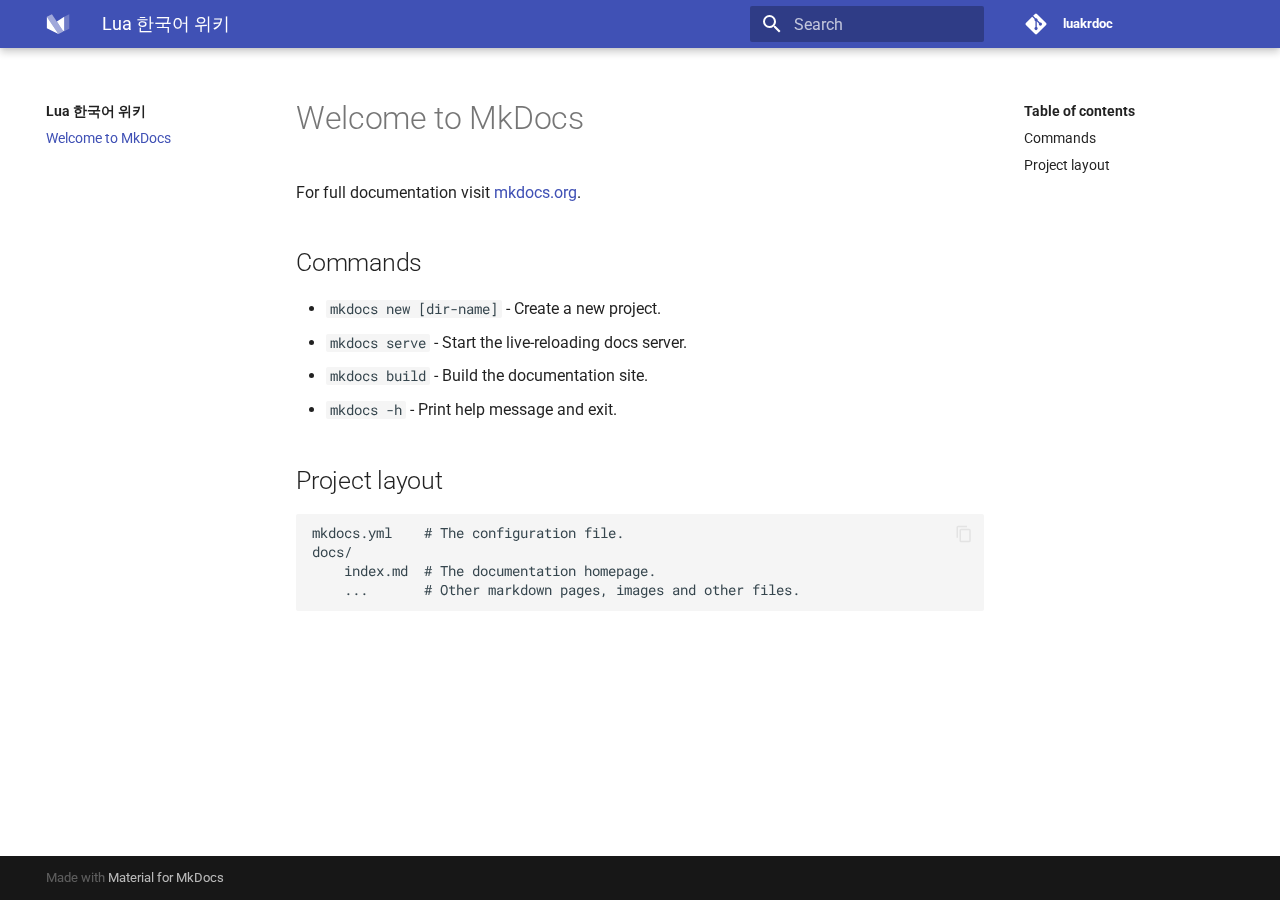
==== docs/index.html @ 431f7281 "test" ====
<!doctype html>
<html lang="en" class="no-js">
  <head>
    
      <meta charset="utf-8">
      <meta name="viewport" content="width=device-width,initial-scale=1">
      
        <meta name="description" content="lua 5.3 wiki for korean">
      
      
      
        <meta name="author" content="Qwreey and more">
      
      
        <link rel="canonical" href="https://qwreey75.github.io/luakrdoc/">
      
      <link rel="shortcut icon" href="assets/favicon.png">
      <meta name="generator" content="mkdocs-1.1.2, mkdocs-material-6.2.6">
    
    
      
        <title>Lua 한국어 위키</title>
      
    
    
      <link rel="stylesheet" href="assets/stylesheets/main.cb6bc1d0.min.css">
      
    
    
    
      
        
        <link rel="preconnect" href="https://fonts.gstatic.com" crossorigin>
        <link rel="stylesheet" href="https://fonts.googleapis.com/css?family=Roboto:300,400,400i,700%7CRoboto+Mono&display=fallback">
        <style>body,input{font-family:"Roboto",-apple-system,BlinkMacSystemFont,Helvetica,Arial,sans-serif}code,kbd,pre{font-family:"Roboto Mono",SFMono-Regular,Consolas,Menlo,monospace}</style>
      
    
    
    
    
      
    
    
  </head>
  
  
    <body dir="ltr">
  
    
    <input class="md-toggle" data-md-toggle="drawer" type="checkbox" id="__drawer" autocomplete="off">
    <input class="md-toggle" data-md-toggle="search" type="checkbox" id="__search" autocomplete="off">
    <label class="md-overlay" for="__drawer"></label>
    <div data-md-component="skip">
      
        
        <a href="#welcome-to-mkdocs" class="md-skip">
          Skip to content
        </a>
      
    </div>
    <div data-md-component="announce">
      
    </div>
    
      

<header class="md-header" data-md-component="header">
  <nav class="md-header-nav md-grid" aria-label="Header">
    <a href="https://qwreey75.github.io/luakrdoc/" title="Lua 한국어 위키" class="md-header-nav__button md-logo" aria-label="Lua 한국어 위키">
      
  
  <svg xmlns="http://www.w3.org/2000/svg" viewBox="0 0 89 89"><path d="M3.136 17.387v42.932l42.932 21.467L3.136 17.387z"/><path d="M21.91 8l42.933 64.398-18.775 9.388L3.136 17.387 21.91 8z" fill-opacity=".5"/><path d="M67.535 17.387L40.273 35.543l21.878 32.818 5.384 2.691V17.387z"/><path d="M67.535 17.387v53.666l18.774-9.388V8l-18.774 9.387z" fill-opacity=".25"/></svg>

    </a>
    <label class="md-header-nav__button md-icon" for="__drawer">
      <svg xmlns="http://www.w3.org/2000/svg" viewBox="0 0 24 24"><path d="M3 6h18v2H3V6m0 5h18v2H3v-2m0 5h18v2H3v-2z"/></svg>
    </label>
    <div class="md-header-nav__title" data-md-component="header-title">
      <div class="md-header-nav__ellipsis">
        <div class="md-header-nav__topic">
          <span class="md-ellipsis">
            Lua 한국어 위키
          </span>
        </div>
        <div class="md-header-nav__topic">
          <span class="md-ellipsis">
            
              Welcome to MkDocs
            
          </span>
        </div>
      </div>
    </div>
    
      <label class="md-header-nav__button md-icon" for="__search">
        <svg xmlns="http://www.w3.org/2000/svg" viewBox="0 0 24 24"><path d="M9.5 3A6.5 6.5 0 0116 9.5c0 1.61-.59 3.09-1.56 4.23l.27.27h.79l5 5-1.5 1.5-5-5v-.79l-.27-.27A6.516 6.516 0 019.5 16 6.5 6.5 0 013 9.5 6.5 6.5 0 019.5 3m0 2C7 5 5 7 5 9.5S7 14 9.5 14 14 12 14 9.5 12 5 9.5 5z"/></svg>
      </label>
      
<div class="md-search" data-md-component="search" role="dialog">
  <label class="md-search__overlay" for="__search"></label>
  <div class="md-search__inner" role="search">
    <form class="md-search__form" name="search">
      <input type="text" class="md-search__input" name="query" aria-label="Search" placeholder="Search" autocapitalize="off" autocorrect="off" autocomplete="off" spellcheck="false" data-md-component="search-query" data-md-state="active" required>
      <label class="md-search__icon md-icon" for="__search">
        <svg xmlns="http://www.w3.org/2000/svg" viewBox="0 0 24 24"><path d="M9.5 3A6.5 6.5 0 0116 9.5c0 1.61-.59 3.09-1.56 4.23l.27.27h.79l5 5-1.5 1.5-5-5v-.79l-.27-.27A6.516 6.516 0 019.5 16 6.5 6.5 0 013 9.5 6.5 6.5 0 019.5 3m0 2C7 5 5 7 5 9.5S7 14 9.5 14 14 12 14 9.5 12 5 9.5 5z"/></svg>
        <svg xmlns="http://www.w3.org/2000/svg" viewBox="0 0 24 24"><path d="M20 11v2H8l5.5 5.5-1.42 1.42L4.16 12l7.92-7.92L13.5 5.5 8 11h12z"/></svg>
      </label>
      <button type="reset" class="md-search__icon md-icon" aria-label="Clear" data-md-component="search-reset" tabindex="-1">
        <svg xmlns="http://www.w3.org/2000/svg" viewBox="0 0 24 24"><path d="M19 6.41L17.59 5 12 10.59 6.41 5 5 6.41 10.59 12 5 17.59 6.41 19 12 13.41 17.59 19 19 17.59 13.41 12 19 6.41z"/></svg>
      </button>
    </form>
    <div class="md-search__output">
      <div class="md-search__scrollwrap" data-md-scrollfix>
        <div class="md-search-result" data-md-component="search-result">
          <div class="md-search-result__meta">
            Initializing search
          </div>
          <ol class="md-search-result__list"></ol>
        </div>
      </div>
    </div>
  </div>
</div>
    
    
      <div class="md-header-nav__source">
        
<a href="https://github.com/qwreey75/luakrdoc" title="Go to repository" class="md-source">
  <div class="md-source__icon md-icon">
    
    <svg xmlns="http://www.w3.org/2000/svg" viewBox="0 0 448 512"><path d="M439.55 236.05L244 40.45a28.87 28.87 0 00-40.81 0l-40.66 40.63 51.52 51.52c27.06-9.14 52.68 16.77 43.39 43.68l49.66 49.66c34.23-11.8 61.18 31 35.47 56.69-26.49 26.49-70.21-2.87-56-37.34L240.22 199v121.85c25.3 12.54 22.26 41.85 9.08 55a34.34 34.34 0 01-48.55 0c-17.57-17.6-11.07-46.91 11.25-56v-123c-20.8-8.51-24.6-30.74-18.64-45L142.57 101 8.45 235.14a28.86 28.86 0 000 40.81l195.61 195.6a28.86 28.86 0 0040.8 0l194.69-194.69a28.86 28.86 0 000-40.81z"/></svg>
  </div>
  <div class="md-source__repository">
    luakrdoc
  </div>
</a>
      </div>
    
  </nav>
</header>
    
    <div class="md-container" data-md-component="container">
      
      
        
      
      <main class="md-main" data-md-component="main">
        <div class="md-main__inner md-grid">
          
            
              
              <div class="md-sidebar md-sidebar--primary" data-md-component="navigation" >
                <div class="md-sidebar__scrollwrap">
                  <div class="md-sidebar__inner">
                    




<nav class="md-nav md-nav--primary" aria-label="Navigation" data-md-level="0">
  <label class="md-nav__title" for="__drawer">
    <a href="https://qwreey75.github.io/luakrdoc/" title="Lua 한국어 위키" class="md-nav__button md-logo" aria-label="Lua 한국어 위키">
      
  
  <svg xmlns="http://www.w3.org/2000/svg" viewBox="0 0 89 89"><path d="M3.136 17.387v42.932l42.932 21.467L3.136 17.387z"/><path d="M21.91 8l42.933 64.398-18.775 9.388L3.136 17.387 21.91 8z" fill-opacity=".5"/><path d="M67.535 17.387L40.273 35.543l21.878 32.818 5.384 2.691V17.387z"/><path d="M67.535 17.387v53.666l18.774-9.388V8l-18.774 9.387z" fill-opacity=".25"/></svg>

    </a>
    Lua 한국어 위키
  </label>
  
    <div class="md-nav__source">
      
<a href="https://github.com/qwreey75/luakrdoc" title="Go to repository" class="md-source">
  <div class="md-source__icon md-icon">
    
    <svg xmlns="http://www.w3.org/2000/svg" viewBox="0 0 448 512"><path d="M439.55 236.05L244 40.45a28.87 28.87 0 00-40.81 0l-40.66 40.63 51.52 51.52c27.06-9.14 52.68 16.77 43.39 43.68l49.66 49.66c34.23-11.8 61.18 31 35.47 56.69-26.49 26.49-70.21-2.87-56-37.34L240.22 199v121.85c25.3 12.54 22.26 41.85 9.08 55a34.34 34.34 0 01-48.55 0c-17.57-17.6-11.07-46.91 11.25-56v-123c-20.8-8.51-24.6-30.74-18.64-45L142.57 101 8.45 235.14a28.86 28.86 0 000 40.81l195.61 195.6a28.86 28.86 0 0040.8 0l194.69-194.69a28.86 28.86 0 000-40.81z"/></svg>
  </div>
  <div class="md-source__repository">
    luakrdoc
  </div>
</a>
    </div>
  
  <ul class="md-nav__list" data-md-scrollfix>
    
      
      
      

  
  
    
  
  
    <li class="md-nav__item md-nav__item--active">
      
      <input class="md-nav__toggle md-toggle" data-md-toggle="toc" type="checkbox" id="__toc">
      
        
      
      
        <label class="md-nav__link md-nav__link--active" for="__toc">
          Welcome to MkDocs
          <span class="md-nav__icon md-icon"></span>
        </label>
      
      <a href="." class="md-nav__link md-nav__link--active">
        Welcome to MkDocs
      </a>
      
        
<nav class="md-nav md-nav--secondary" aria-label="Table of contents">
  
  
    
  
  
    <label class="md-nav__title" for="__toc">
      <span class="md-nav__icon md-icon"></span>
      Table of contents
    </label>
    <ul class="md-nav__list" data-md-scrollfix>
      
        <li class="md-nav__item">
  <a href="#commands" class="md-nav__link">
    Commands
  </a>
  
</li>
      
        <li class="md-nav__item">
  <a href="#project-layout" class="md-nav__link">
    Project layout
  </a>
  
</li>
      
    </ul>
  
</nav>
      
    </li>
  

    
  </ul>
</nav>
                  </div>
                </div>
              </div>
            
            
              
              <div class="md-sidebar md-sidebar--secondary" data-md-component="toc" >
                <div class="md-sidebar__scrollwrap">
                  <div class="md-sidebar__inner">
                    
<nav class="md-nav md-nav--secondary" aria-label="Table of contents">
  
  
    
  
  
    <label class="md-nav__title" for="__toc">
      <span class="md-nav__icon md-icon"></span>
      Table of contents
    </label>
    <ul class="md-nav__list" data-md-scrollfix>
      
        <li class="md-nav__item">
  <a href="#commands" class="md-nav__link">
    Commands
  </a>
  
</li>
      
        <li class="md-nav__item">
  <a href="#project-layout" class="md-nav__link">
    Project layout
  </a>
  
</li>
      
    </ul>
  
</nav>
                  </div>
                </div>
              </div>
            
          
          <div class="md-content">
            <article class="md-content__inner md-typeset">
              
                
                
                <h1 id="welcome-to-mkdocs">Welcome to MkDocs<a class="headerlink" href="#welcome-to-mkdocs" title="Permanent link">&para;</a></h1>
<p>For full documentation visit <a href="https://www.mkdocs.org">mkdocs.org</a>.</p>
<h2 id="commands">Commands<a class="headerlink" href="#commands" title="Permanent link">&para;</a></h2>
<ul>
<li><code>mkdocs new [dir-name]</code> - Create a new project.</li>
<li><code>mkdocs serve</code> - Start the live-reloading docs server.</li>
<li><code>mkdocs build</code> - Build the documentation site.</li>
<li><code>mkdocs -h</code> - Print help message and exit.</li>
</ul>
<h2 id="project-layout">Project layout<a class="headerlink" href="#project-layout" title="Permanent link">&para;</a></h2>
<div class="codehilite"><pre><span></span><code>mkdocs.yml    # The configuration file.
docs/
    index.md  # The documentation homepage.
    ...       # Other markdown pages, images and other files.
</code></pre></div>
                
              
              
                


              
            </article>
          </div>
        </div>
      </main>
      
        
<footer class="md-footer">
  
  <div class="md-footer-meta md-typeset">
    <div class="md-footer-meta__inner md-grid">
      <div class="md-footer-copyright">
        
        Made with
        <a href="https://squidfunk.github.io/mkdocs-material/" target="_blank" rel="noopener">
          Material for MkDocs
        </a>
      </div>
      
    </div>
  </div>
</footer>
      
    </div>
    
      <script src="assets/javascripts/vendor.53cc9318.min.js"></script>
      <script src="assets/javascripts/bundle.e9c9f54f.min.js"></script><script id="__lang" type="application/json">{"clipboard.copy": "Copy to clipboard", "clipboard.copied": "Copied to clipboard", "search.config.lang": "en", "search.config.pipeline": "trimmer, stopWordFilter", "search.config.separator": "[\\s\\-]+", "search.placeholder": "Search", "search.result.placeholder": "Type to start searching", "search.result.none": "No matching documents", "search.result.one": "1 matching document", "search.result.other": "# matching documents", "search.result.more.one": "1 more on this page", "search.result.more.other": "# more on this page", "search.result.term.missing": "Missing"}</script>
      
      <script>
        app = initialize({
          base: ".",
          features: [],
          search: Object.assign({
            worker: "assets/javascripts/worker/search.9c0e82ba.min.js"
          }, typeof search !== "undefined" && search)
        })
      </script>
      
    
  </body>
</html>
---- docs/assets/stylesheets/main.cb6bc1d0.min.css ----
html{box-sizing:border-box;-webkit-text-size-adjust:none;-moz-text-size-adjust:none;-ms-text-size-adjust:none;text-size-adjust:none}*,*::before,*::after{box-sizing:inherit}body{margin:0}a,button,label,input{-webkit-tap-highlight-color:transparent}a{color:inherit;text-decoration:none}hr{display:block;box-sizing:content-box;height:.05rem;padding:0;overflow:visible;border:0}small{font-size:80%}sub,sup{line-height:1em}img{border-style:none}table{border-collapse:separate;border-spacing:0}td,th{font-weight:400;vertical-align:top}button{margin:0;padding:0;font-size:inherit;background:transparent;border:0}input{border:0;outline:none}:root{--md-default-fg-color: hsla(0, 0%, 0%, 0.87);--md-default-fg-color--light: hsla(0, 0%, 0%, 0.54);--md-default-fg-color--lighter: hsla(0, 0%, 0%, 0.32);--md-default-fg-color--lightest: hsla(0, 0%, 0%, 0.07);--md-default-bg-color: hsla(0, 0%, 100%, 1);--md-default-bg-color--light: hsla(0, 0%, 100%, 0.7);--md-default-bg-color--lighter: hsla(0, 0%, 100%, 0.3);--md-default-bg-color--lightest: hsla(0, 0%, 100%, 0.12);--md-primary-fg-color: hsla(231, 48%, 48%, 1);--md-primary-fg-color--light: hsla(231, 44%, 56%, 1);--md-primary-fg-color--dark: hsla(232, 54%, 41%, 1);--md-primary-bg-color: hsla(0, 0%, 100%, 1);--md-primary-bg-color--light: hsla(0, 0%, 100%, 0.7);--md-accent-fg-color: hsla(231, 99%, 66%, 1);--md-accent-fg-color--transparent: hsla(231, 99%, 66%, 0.1);--md-accent-bg-color: hsla(0, 0%, 100%, 1);--md-accent-bg-color--light: hsla(0, 0%, 100%, 0.7)}:root>*{--md-code-fg-color: hsla(200, 18%, 26%, 1);--md-code-bg-color: hsla(0, 0%, 96%, 1);--md-code-hl-color: hsla(60, 100%, 50%, 0.5);--md-code-hl-number-color: hsla(0, 67%, 50%, 1);--md-code-hl-special-color: hsla(340, 83%, 47%, 1);--md-code-hl-function-color: hsla(291, 45%, 50%, 1);--md-code-hl-constant-color: hsla(250, 63%, 60%, 1);--md-code-hl-keyword-color: hsla(219, 54%, 51%, 1);--md-code-hl-string-color: hsla(150, 63%, 30%, 1);--md-code-hl-name-color: var(--md-code-fg-color);--md-code-hl-operator-color: var(--md-default-fg-color--light);--md-code-hl-punctuation-color: var(--md-default-fg-color--light);--md-code-hl-comment-color: var(--md-default-fg-color--light);--md-code-hl-generic-color: var(--md-default-fg-color--light);--md-code-hl-variable-color: var(--md-default-fg-color--light);--md-typeset-color: var(--md-default-fg-color);--md-typeset-a-color: var(--md-primary-fg-color);--md-typeset-mark-color: hsla(60, 100%, 50%, 0.5);--md-typeset-del-color: hsla(6, 90%, 60%, 0.15);--md-typeset-ins-color: hsla(150, 90%, 44%, 0.15);--md-typeset-kbd-color: hsla(0, 0%, 98%, 1);--md-typeset-kbd-accent-color: hsla(0, 100%, 100%, 1);--md-typeset-kbd-border-color: hsla(0, 0%, 72%, 1);--md-admonition-fg-color: var(--md-default-fg-color);--md-admonition-bg-color: var(--md-default-bg-color);--md-footer-fg-color: hsla(0, 0%, 100%, 1);--md-footer-fg-color--light: hsla(0, 0%, 100%, 0.7);--md-footer-fg-color--lighter: hsla(0, 0%, 100%, 0.3);--md-footer-bg-color: hsla(0, 0%, 0%, 0.87);--md-footer-bg-color--dark: hsla(0, 0%, 0%, 0.32)}.md-icon svg{display:block;width:1.2rem;height:1.2rem;fill:currentColor}body{-webkit-font-smoothing:antialiased;-moz-osx-font-smoothing:grayscale}body,input{color:var(--md-typeset-color);font-feature-settings:"kern","liga";font-family:-apple-system,BlinkMacSystemFont,Helvetica,Arial,sans-serif}code,pre,kbd{color:var(--md-typeset-color);font-feature-settings:"kern";font-family:SFMono-Regular,Consolas,Menlo,monospace}:root{--md-typeset-table--ascending: url("data:image/svg+xml;charset=utf-8,<?xml version='1.0' encoding='UTF-8'?><!DOCTYPE svg PUBLIC '-//W3C//DTD SVG 1.1//EN' 'http://www.w3.org/Graphics/SVG/1.1/DTD/svg11.dtd'><svg xmlns='http://www.w3.org/2000/svg' xmlns:xlink='http://www.w3.org/1999/xlink' version='1.1' id='mdi-arrow-down' width='24' height='24' viewBox='0 0 24 24'><path d='M11,4H13V16L18.5,10.5L19.92,11.92L12,19.84L4.08,11.92L5.5,10.5L11,16V4Z'/></svg>");--md-typeset-table--descending: url("data:image/svg+xml;charset=utf-8,<?xml version='1.0' encoding='UTF-8'?><!DOCTYPE svg PUBLIC '-//W3C//DTD SVG 1.1//EN' 'http://www.w3.org/Graphics/SVG/1.1/DTD/svg11.dtd'><svg xmlns='http://www.w3.org/2000/svg' xmlns:xlink='http://www.w3.org/1999/xlink' version='1.1' id='mdi-arrow-up' width='24' height='24' viewBox='0 0 24 24'><path d='M13,20H11V8L5.5,13.5L4.08,12.08L12,4.16L19.92,12.08L18.5,13.5L13,8V20Z'/></svg>")}.md-typeset{font-size:.8rem;line-height:1.6;-webkit-print-color-adjust:exact;color-adjust:exact}@media print{.md-typeset{font-size:.68rem}}.md-typeset p,.md-typeset ul,.md-typeset ol,.md-typeset dl,.md-typeset blockquote{margin:1em 0}.md-typeset h1{margin:0 0 1.25em;color:var(--md-default-fg-color--light);font-weight:300;font-size:2em;line-height:1.3;letter-spacing:-0.01em}.md-typeset h2{margin:1.6em 0 .64em;font-weight:300;font-size:1.5625em;line-height:1.4;letter-spacing:-0.01em}.md-typeset h3{margin:1.6em 0 .8em;font-weight:400;font-size:1.25em;line-height:1.5;letter-spacing:-0.01em}.md-typeset h2+h3{margin-top:.8em}.md-typeset h4{margin:1em 0;font-weight:700;letter-spacing:-0.01em}.md-typeset h5,.md-typeset h6{margin:1.25em 0;color:var(--md-default-fg-color--light);font-weight:700;font-size:.8em;letter-spacing:-0.01em}.md-typeset h5{text-transform:uppercase}.md-typeset hr{margin:1.5em 0;border-bottom:.05rem solid var(--md-default-fg-color--lightest)}.md-typeset a{color:var(--md-typeset-a-color);word-break:break-word}.md-typeset a,.md-typeset a::before{transition:color 125ms}.md-typeset a:focus,.md-typeset a:hover{color:var(--md-accent-fg-color)}.md-typeset code,.md-typeset pre,.md-typeset kbd{color:var(--md-code-fg-color);direction:ltr}@media print{.md-typeset code,.md-typeset pre,.md-typeset kbd{white-space:pre-wrap}}.md-typeset code{padding:0 .2941176471em;font-size:.85em;word-break:break-word;background-color:var(--md-code-bg-color);border-radius:.1rem;-webkit-box-decoration-break:clone;box-decoration-break:clone}.md-typeset code:not(.focus-visible){outline:none;-webkit-tap-highlight-color:transparent}.md-typeset h1 code,.md-typeset h2 code,.md-typeset h3 code,.md-typeset h4 code,.md-typeset h5 code,.md-typeset h6 code{margin:initial;padding:initial;background-color:transparent;box-shadow:none}.md-typeset a>code{color:currentColor}.md-typeset pre{position:relative;margin:1em 0;line-height:1.4}.md-typeset pre>code{display:block;margin:0;padding:.7720588235em 1.1764705882em;overflow:auto;word-break:normal;box-shadow:none;-webkit-box-decoration-break:slice;box-decoration-break:slice;touch-action:auto;scrollbar-width:thin;scrollbar-color:var(--md-default-fg-color--lighter) transparent}.md-typeset pre>code:hover{scrollbar-color:var(--md-accent-fg-color) transparent}.md-typeset pre>code::-webkit-scrollbar{width:.2rem;height:.2rem}.md-typeset pre>code::-webkit-scrollbar-thumb{background-color:var(--md-default-fg-color--lighter)}.md-typeset pre>code::-webkit-scrollbar-thumb:hover{background-color:var(--md-accent-fg-color)}@media screen and (max-width: 44.9375em){.md-typeset>pre{margin:1em -0.8rem}.md-typeset>pre code{border-radius:0}}.md-typeset kbd{display:inline-block;padding:0 .6666666667em;color:var(--md-default-fg-color);font-size:.75em;vertical-align:text-top;word-break:break-word;background-color:var(--md-typeset-kbd-color);border-radius:.1rem;box-shadow:0 .1rem 0 .05rem var(--md-typeset-kbd-border-color),0 .1rem 0 var(--md-typeset-kbd-border-color),0 -0.1rem .2rem var(--md-typeset-kbd-accent-color) inset}.md-typeset mark{color:inherit;word-break:break-word;background-color:var(--md-typeset-mark-color);-webkit-box-decoration-break:clone;box-decoration-break:clone}.md-typeset abbr{text-decoration:none;border-bottom:.05rem dotted var(--md-default-fg-color--light);cursor:help}@media(hover: none){.md-typeset abbr{position:relative}.md-typeset abbr[title]:focus::after,.md-typeset abbr[title]:hover::after{box-shadow:0 2px 2px 0 rgba(0,0,0,.14),0 1px 5px 0 rgba(0,0,0,.12),0 3px 1px -2px rgba(0,0,0,.2);position:absolute;left:0;display:inline-block;width:auto;min-width:-webkit-max-content;min-width:-moz-max-content;min-width:max-content;max-width:80%;margin-top:2em;padding:.2rem .3rem;color:var(--md-default-bg-color);font-size:.7rem;background-color:var(--md-default-fg-color);border-radius:.1rem;content:attr(title)}}.md-typeset small{opacity:.75}.md-typeset sup,.md-typeset sub{margin-left:.078125em}[dir=rtl] .md-typeset sup,[dir=rtl] .md-typeset sub{margin-right:.078125em;margin-left:initial}.md-typeset blockquote{padding-left:.6rem;color:var(--md-default-fg-color--light);border-left:.2rem solid var(--md-default-fg-color--lighter)}[dir=rtl] .md-typeset blockquote{padding-right:.6rem;padding-left:initial;border-right:.2rem solid var(--md-default-fg-color--lighter);border-left:initial}.md-typeset ul{list-style-type:disc}.md-typeset ul,.md-typeset ol{margin-left:.625em;padding:0}[dir=rtl] .md-typeset ul,[dir=rtl] .md-typeset ol{margin-right:.625em;margin-left:initial}.md-typeset ul ol,.md-typeset ol ol{list-style-type:lower-alpha}.md-typeset ul ol ol,.md-typeset ol ol ol{list-style-type:lower-roman}.md-typeset ul li,.md-typeset ol li{margin-bottom:.5em;margin-left:1.25em}[dir=rtl] .md-typeset ul li,[dir=rtl] .md-typeset ol li{margin-right:1.25em;margin-left:initial}.md-typeset ul li p,.md-typeset ul li blockquote,.md-typeset ol li p,.md-typeset ol li blockquote{margin:.5em 0}.md-typeset ul li:last-child,.md-typeset ol li:last-child{margin-bottom:0}.md-typeset ul li ul,.md-typeset ul li ol,.md-typeset ol li ul,.md-typeset ol li ol{margin:.5em 0 .5em .625em}[dir=rtl] .md-typeset ul li ul,[dir=rtl] .md-typeset ul li ol,[dir=rtl] .md-typeset ol li ul,[dir=rtl] .md-typeset ol li ol{margin-right:.625em;margin-left:initial}.md-typeset dd{margin:1em 0 1.5em 1.875em}[dir=rtl] .md-typeset dd{margin-right:1.875em;margin-left:initial}.md-typeset img,.md-typeset svg{max-width:100%;height:auto}.md-typeset img[align=left],.md-typeset svg[align=left]{margin:1em;margin-left:0}.md-typeset img[align=right],.md-typeset svg[align=right]{margin:1em;margin-right:0}.md-typeset img[align]:only-child,.md-typeset svg[align]:only-child{margin-top:0}.md-typeset figure{width:-webkit-fit-content;width:-moz-fit-content;width:fit-content;max-width:100%;margin:0 auto;text-align:center}.md-typeset figure img{display:block}.md-typeset figcaption{max-width:24rem;margin:1em auto 2em;font-style:italic}.md-typeset iframe{max-width:100%}.md-typeset table:not([class]){display:inline-block;max-width:100%;overflow:auto;font-size:.64rem;background-color:var(--md-default-bg-color);border-radius:.1rem;box-shadow:0 .2rem .5rem rgba(0,0,0,.05),0 0 .05rem rgba(0,0,0,.1);touch-action:auto}@media print{.md-typeset table:not([class]){display:table}}.md-typeset table:not([class])+*{margin-top:1.5em}.md-typeset table:not([class]) th>*:first-child,.md-typeset table:not([class]) td>*:first-child{margin-top:0}.md-typeset table:not([class]) th>*:last-child,.md-typeset table:not([class]) td>*:last-child{margin-bottom:0}.md-typeset table:not([class]) th:not([align]),.md-typeset table:not([class]) td:not([align]){text-align:left}[dir=rtl] .md-typeset table:not([class]) th:not([align]),[dir=rtl] .md-typeset table:not([class]) td:not([align]){text-align:right}.md-typeset table:not([class]) th{min-width:5rem;padding:.9375em 1.25em;color:var(--md-default-bg-color);vertical-align:top;background-color:var(--md-default-fg-color--light)}.md-typeset table:not([class]) th a{color:inherit}.md-typeset table:not([class]) td{padding:.9375em 1.25em;vertical-align:top;border-top:.05rem solid var(--md-default-fg-color--lightest)}.md-typeset table:not([class]) tr{transition:background-color 125ms}.md-typeset table:not([class]) tr:hover{background-color:rgba(0,0,0,.035);box-shadow:0 .05rem 0 var(--md-default-bg-color) inset}.md-typeset table:not([class]) tr:first-child td{border-top:0}.md-typeset table:not([class]) a{word-break:normal}.md-typeset table th[role=columnheader]{cursor:pointer}.md-typeset table th[role=columnheader]::after{display:inline-block;width:1.2em;height:1.2em;margin-left:.5em;vertical-align:sub;-webkit-mask-repeat:no-repeat;mask-repeat:no-repeat;-webkit-mask-size:contain;mask-size:contain;content:""}.md-typeset table th[role=columnheader][aria-sort=ascending]::after{background-color:currentColor;-webkit-mask-image:var(--md-typeset-table--ascending);mask-image:var(--md-typeset-table--ascending)}.md-typeset table th[role=columnheader][aria-sort=descending]::after{background-color:currentColor;-webkit-mask-image:var(--md-typeset-table--descending);mask-image:var(--md-typeset-table--descending)}.md-typeset__scrollwrap{margin:1em -0.8rem;overflow-x:auto;touch-action:auto}.md-typeset__table{display:inline-block;margin-bottom:.5em;padding:0 .8rem}@media print{.md-typeset__table{display:block}}html .md-typeset__table table{display:table;width:100%;margin:0;overflow:hidden}html{height:100%;overflow-x:hidden;font-size:125%}@media screen and (min-width: 100em){html{font-size:137.5%}}@media screen and (min-width: 125em){html{font-size:150%}}body{position:relative;display:flex;flex-direction:column;width:100%;min-height:100%;font-size:.5rem;background-color:var(--md-default-bg-color)}@media print{body{display:block}}@media screen and (max-width: 59.9375em){body[data-md-state=lock]{position:fixed}}.md-grid{max-width:61rem;margin-right:auto;margin-left:auto}.md-container{display:flex;flex-direction:column;flex-grow:1}@media print{.md-container{display:block}}.md-main{flex-grow:1}.md-main__inner{display:flex;height:100%;margin-top:1.5rem}.md-ellipsis{overflow:hidden;white-space:nowrap;text-overflow:ellipsis}.md-toggle{display:none}.md-skip{position:fixed;z-index:-1;margin:.5rem;padding:.3rem .5rem;color:var(--md-default-bg-color);font-size:.64rem;background-color:var(--md-default-fg-color);border-radius:.1rem;transform:translateY(0.4rem);opacity:0}.md-skip:focus{z-index:10;transform:translateY(0);opacity:1;transition:transform 250ms cubic-bezier(0.4, 0, 0.2, 1),opacity 175ms 75ms}@page{margin:25mm}.md-announce{overflow:auto;background-color:var(--md-footer-bg-color)}@media print{.md-announce{display:none}}.md-announce__inner{margin:.6rem auto;padding:0 .8rem;color:var(--md-footer-fg-color);font-size:.7rem}.md-typeset .md-button{display:inline-block;padding:.625em 2em;color:var(--md-primary-fg-color);font-weight:700;border:.1rem solid currentColor;border-radius:.1rem;transition:color 125ms,background-color 125ms,border-color 125ms}.md-typeset .md-button--primary{color:var(--md-primary-bg-color);background-color:var(--md-primary-fg-color);border-color:var(--md-primary-fg-color)}.md-typeset .md-button:focus,.md-typeset .md-button:hover{color:var(--md-accent-bg-color);background-color:var(--md-accent-fg-color);border-color:var(--md-accent-fg-color)}:root{--md-clipboard-icon: url("data:image/svg+xml;charset=utf-8,<?xml version='1.0' encoding='UTF-8'?><!DOCTYPE svg PUBLIC '-//W3C//DTD SVG 1.1//EN' 'http://www.w3.org/Graphics/SVG/1.1/DTD/svg11.dtd'><svg xmlns='http://www.w3.org/2000/svg' xmlns:xlink='http://www.w3.org/1999/xlink' version='1.1' id='mdi-content-copy' width='24' height='24' viewBox='0 0 24 24'><path d='M19,21H8V7H19M19,5H8A2,2 0 0,0 6,7V21A2,2 0 0,0 8,23H19A2,2 0 0,0 21,21V7A2,2 0 0,0 19,5M16,1H4A2,2 0 0,0 2,3V17H4V3H16V1Z'/></svg>")}.md-clipboard{position:absolute;top:.5em;right:.5em;z-index:1;width:1.5em;height:1.5em;color:var(--md-default-fg-color--lightest);border-radius:.1rem;cursor:pointer;transition:color 250ms}@media print{.md-clipboard{display:none}}:hover>.md-clipboard{color:var(--md-default-fg-color--light)}.md-clipboard:focus,.md-clipboard:hover{color:var(--md-accent-fg-color)}.md-clipboard::after{display:block;width:1.125em;height:1.125em;margin:0 auto;background-color:currentColor;-webkit-mask-image:var(--md-clipboard-icon);mask-image:var(--md-clipboard-icon);-webkit-mask-repeat:no-repeat;mask-repeat:no-repeat;-webkit-mask-size:contain;mask-size:contain;content:""}.md-content{flex-grow:1;overflow:hidden;scroll-padding-top:51.2rem}.md-content__inner{margin:0 .8rem 1.2rem;padding-top:.6rem}@media screen and (min-width: 76.25em){.md-sidebar--primary:not([hidden])~.md-content>.md-content__inner{margin-left:1.2rem}[dir=rtl] .md-sidebar--primary:not([hidden])~.md-content>.md-content__inner{margin-right:1.2rem;margin-left:.8rem}.md-sidebar--secondary:not([hidden])~.md-content>.md-content__inner{margin-right:1.2rem}[dir=rtl] .md-sidebar--secondary:not([hidden])~.md-content>.md-content__inner{margin-right:.8rem;margin-left:1.2rem}}.md-content__inner::before{display:block;height:.4rem;content:""}.md-content__inner>:last-child{margin-bottom:0}.md-content__button{float:right;margin:.4rem 0;margin-left:.4rem;padding:0}@media print{.md-content__button{display:none}}[dir=rtl] .md-content__button{float:left;margin-right:.4rem;margin-left:initial}[dir=rtl] .md-content__button svg{transform:scaleX(-1)}.md-typeset .md-content__button{color:var(--md-default-fg-color--lighter)}.md-content__button svg{display:inline;vertical-align:top}.md-dialog{box-shadow:0 2px 2px 0 rgba(0,0,0,.14),0 1px 5px 0 rgba(0,0,0,.12),0 3px 1px -2px rgba(0,0,0,.2);position:fixed;right:.8rem;bottom:.8rem;left:initial;z-index:2;display:block;min-width:11.1rem;padding:.4rem .6rem;color:var(--md-default-bg-color);font-size:.7rem;background-color:var(--md-default-fg-color);border:none;border-radius:.1rem;transform:translateY(100%);opacity:0;transition:transform 0ms 400ms,opacity 400ms}@media print{.md-dialog{display:none}}[dir=rtl] .md-dialog{right:initial;left:.8rem}.md-dialog[data-md-state=open]{transform:translateY(0);opacity:1;transition:transform 400ms cubic-bezier(0.075, 0.85, 0.175, 1),opacity 400ms}.md-header{position:-webkit-sticky;position:sticky;top:0;right:0;left:0;z-index:2;color:var(--md-primary-bg-color);background-color:var(--md-primary-fg-color);box-shadow:0 0 .2rem rgba(0,0,0,0),0 .2rem .4rem rgba(0,0,0,0);transition:color 250ms,background-color 250ms}@media print{.md-header{display:none}}.md-header[data-md-state=shadow]{box-shadow:0 0 .2rem rgba(0,0,0,.1),0 .2rem .4rem rgba(0,0,0,.2);transition:transform 250ms cubic-bezier(0.1, 0.7, 0.1, 1),color 250ms,background-color 250ms,box-shadow 250ms}.md-header[data-md-state=hidden]{transform:translateY(-100%);transition:transform 250ms cubic-bezier(0.8, 0, 0.6, 1),color 250ms,background-color 250ms,box-shadow 250ms}.md-header-nav{display:flex;align-items:center;padding:0 .2rem}.md-header-nav__button{position:relative;z-index:1;display:inline-block;margin:.2rem;padding:.4rem;color:currentColor;vertical-align:middle;cursor:pointer;transition:opacity 250ms}.md-header-nav__button:focus,.md-header-nav__button:hover{opacity:.7}.md-header-nav__button:not(.focus-visible){outline:none}.md-header-nav__button.md-logo{margin:.2rem;padding:.4rem}@media screen and (max-width: 76.1875em){.md-header-nav__button.md-logo{display:none}}.md-header-nav__button.md-logo img,.md-header-nav__button.md-logo svg{display:block;width:1.2rem;height:1.2rem;fill:currentColor}@media screen and (min-width: 60em){.md-header-nav__button[for=__search]{display:none}}.no-js .md-header-nav__button[for=__search]{display:none}[dir=rtl] .md-header-nav__button[for=__search] svg{transform:scaleX(-1)}@media screen and (min-width: 76.25em){.md-header-nav__button[for=__drawer]{display:none}}.md-header-nav__topic{position:absolute;display:flex;max-width:100%;transition:transform 400ms cubic-bezier(0.1, 0.7, 0.1, 1),opacity 150ms}.md-header-nav__topic+.md-header-nav__topic{z-index:-1;transform:translateX(1.25rem);opacity:0;transition:transform 400ms cubic-bezier(1, 0.7, 0.1, 0.1),opacity 150ms;pointer-events:none}[dir=rtl] .md-header-nav__topic+.md-header-nav__topic{transform:translateX(-1.25rem)}.md-header-nav__title{flex-grow:1;height:2.4rem;margin-right:.4rem;margin-left:1rem;font-size:.9rem;line-height:2.4rem}.md-header-nav__title[data-md-state=active] .md-header-nav__topic{z-index:-1;transform:translateX(-1.25rem);opacity:0;transition:transform 400ms cubic-bezier(1, 0.7, 0.1, 0.1),opacity 150ms;pointer-events:none}[dir=rtl] .md-header-nav__title[data-md-state=active] .md-header-nav__topic{transform:translateX(1.25rem)}.md-header-nav__title[data-md-state=active] .md-header-nav__topic+.md-header-nav__topic{z-index:0;transform:translateX(0);opacity:1;transition:transform 400ms cubic-bezier(0.1, 0.7, 0.1, 1),opacity 150ms;pointer-events:initial}.md-header-nav__title>.md-header-nav__ellipsis{position:relative;width:100%;height:100%}.md-header-nav__source{display:none}@media screen and (min-width: 60em){.md-header-nav__source{display:block;width:11.7rem;max-width:11.7rem;margin-left:1rem}[dir=rtl] .md-header-nav__source{margin-right:1rem;margin-left:initial}}@media screen and (min-width: 76.25em){.md-header-nav__source{margin-left:1.4rem}[dir=rtl] .md-header-nav__source{margin-right:1.4rem}}.md-footer{color:var(--md-footer-fg-color);background-color:var(--md-footer-bg-color)}@media print{.md-footer{display:none}}.md-footer-nav__inner{padding:.2rem;overflow:auto}.md-footer-nav__link{display:flex;padding-top:1.4rem;padding-bottom:.4rem;transition:opacity 250ms}@media screen and (min-width: 45em){.md-footer-nav__link{width:50%}}.md-footer-nav__link:focus,.md-footer-nav__link:hover{opacity:.7}.md-footer-nav__link--prev{float:left}@media screen and (max-width: 44.9375em){.md-footer-nav__link--prev{width:25%}.md-footer-nav__link--prev .md-footer-nav__title{display:none}}[dir=rtl] .md-footer-nav__link--prev{float:right}[dir=rtl] .md-footer-nav__link--prev svg{transform:scaleX(-1)}.md-footer-nav__link--next{float:right;text-align:right}@media screen and (max-width: 44.9375em){.md-footer-nav__link--next{width:75%}}[dir=rtl] .md-footer-nav__link--next{float:left;text-align:left}[dir=rtl] .md-footer-nav__link--next svg{transform:scaleX(-1)}.md-footer-nav__title{position:relative;flex-grow:1;max-width:calc(100% - 2.4rem);padding:0 1rem;font-size:.9rem;line-height:2.4rem}.md-footer-nav__button{margin:.2rem;padding:.4rem}.md-footer-nav__direction{position:absolute;right:0;left:0;margin-top:-1rem;padding:0 1rem;font-size:.64rem;opacity:.7}.md-footer-meta{background-color:var(--md-footer-bg-color--dark)}.md-footer-meta__inner{display:flex;flex-wrap:wrap;justify-content:space-between;padding:.2rem}html .md-footer-meta.md-typeset a{color:var(--md-footer-fg-color--light)}html .md-footer-meta.md-typeset a:focus,html .md-footer-meta.md-typeset a:hover{color:var(--md-footer-fg-color)}.md-footer-copyright{width:100%;margin:auto .6rem;padding:.4rem 0;color:var(--md-footer-fg-color--lighter);font-size:.64rem}@media screen and (min-width: 45em){.md-footer-copyright{width:auto}}.md-footer-copyright__highlight{color:var(--md-footer-fg-color--light)}.md-footer-social{margin:0 .4rem;padding:.2rem 0 .6rem}@media screen and (min-width: 45em){.md-footer-social{padding:.6rem 0}}.md-footer-social__link{display:inline-block;width:1.6rem;height:1.6rem;text-align:center}.md-footer-social__link::before{line-height:1.9}.md-footer-social__link svg{max-height:.8rem;vertical-align:-25%;fill:currentColor}:root{--md-nav-icon--prev: url("data:image/svg+xml;charset=utf-8,<?xml version='1.0' encoding='UTF-8'?><!DOCTYPE svg PUBLIC '-//W3C//DTD SVG 1.1//EN' 'http://www.w3.org/Graphics/SVG/1.1/DTD/svg11.dtd'><svg xmlns='http://www.w3.org/2000/svg' xmlns:xlink='http://www.w3.org/1999/xlink' version='1.1' id='mdi-arrow-left' width='24' height='24' viewBox='0 0 24 24'><path d='M20,11V13H8L13.5,18.5L12.08,19.92L4.16,12L12.08,4.08L13.5,5.5L8,11H20Z'/></svg>");--md-nav-icon--next: url("data:image/svg+xml;charset=utf-8,<?xml version='1.0' encoding='UTF-8'?><!DOCTYPE svg PUBLIC '-//W3C//DTD SVG 1.1//EN' 'http://www.w3.org/Graphics/SVG/1.1/DTD/svg11.dtd'><svg xmlns='http://www.w3.org/2000/svg' xmlns:xlink='http://www.w3.org/1999/xlink' version='1.1' id='mdi-chevron-right' width='24' height='24' viewBox='0 0 24 24'><path d='M8.59,16.58L13.17,12L8.59,7.41L10,6L16,12L10,18L8.59,16.58Z'/></svg>");--md-toc-icon: url("data:image/svg+xml;charset=utf-8,<?xml version='1.0' encoding='UTF-8'?><!DOCTYPE svg PUBLIC '-//W3C//DTD SVG 1.1//EN' 'http://www.w3.org/Graphics/SVG/1.1/DTD/svg11.dtd'><svg xmlns='http://www.w3.org/2000/svg' xmlns:xlink='http://www.w3.org/1999/xlink' version='1.1' id='mdi-table-of-contents' width='24' height='24' viewBox='0 0 24 24'><path d='M3,9H17V7H3V9M3,13H17V11H3V13M3,17H17V15H3V17M19,17H21V15H19V17M19,7V9H21V7H19M19,13H21V11H19V13Z'/></svg>")}.md-nav{font-size:.7rem;line-height:1.3}.md-nav__title{display:block;padding:0 .6rem;overflow:hidden;font-weight:700;text-overflow:ellipsis}.md-nav__title .md-nav__button{display:none}.md-nav__title .md-nav__button img{width:auto;height:100%}.md-nav__title .md-nav__button.md-logo img,.md-nav__title .md-nav__button.md-logo svg{display:block;width:2.4rem;height:2.4rem;fill:currentColor}.md-nav__list{margin:0;padding:0;list-style:none}.md-nav__item{padding:0 .6rem}.md-nav__item .md-nav__item{padding-right:0}[dir=rtl] .md-nav__item .md-nav__item{padding-right:.6rem;padding-left:0}.md-nav__link{display:block;margin-top:.625em;overflow:hidden;text-overflow:ellipsis;cursor:pointer;transition:color 125ms;scroll-snap-align:start}.md-nav__link[data-md-state=blur]{color:var(--md-default-fg-color--light)}.md-nav__item .md-nav__link--active{color:var(--md-typeset-a-color)}.md-nav__item--nested>.md-nav__link{color:inherit}.md-nav__link:focus,.md-nav__link:hover{color:var(--md-accent-fg-color)}.md-nav--primary .md-nav__link[for=__toc]{display:none}.md-nav--primary .md-nav__link[for=__toc] .md-icon::after{display:block;width:100%;height:100%;-webkit-mask-image:var(--md-toc-icon);mask-image:var(--md-toc-icon);background-color:currentColor}.md-nav--primary .md-nav__link[for=__toc]~.md-nav{display:none}.md-nav__source{display:none}@media screen and (max-width: 76.1875em){.md-nav--primary,.md-nav--primary .md-nav{position:absolute;top:0;right:0;left:0;z-index:1;display:flex;flex-direction:column;height:100%;background-color:var(--md-default-bg-color)}.md-nav--primary .md-nav__title,.md-nav--primary .md-nav__item{font-size:.8rem;line-height:1.5}.md-nav--primary .md-nav__title{position:relative;height:5.6rem;padding:3rem .8rem .2rem;color:var(--md-default-fg-color--light);font-weight:400;line-height:2.4rem;white-space:nowrap;background-color:var(--md-default-fg-color--lightest);cursor:pointer}.md-nav--primary .md-nav__title .md-nav__icon{position:absolute;top:.4rem;left:.4rem;display:block;width:1.2rem;height:1.2rem;margin:.2rem}[dir=rtl] .md-nav--primary .md-nav__title .md-nav__icon{right:.4rem;left:initial}.md-nav--primary .md-nav__title .md-nav__icon::after{display:block;width:100%;height:100%;background-color:currentColor;-webkit-mask-image:var(--md-nav-icon--prev);mask-image:var(--md-nav-icon--prev);-webkit-mask-repeat:no-repeat;mask-repeat:no-repeat;-webkit-mask-size:contain;mask-size:contain;content:""}.md-nav--primary .md-nav__title~.md-nav__list{overflow-y:auto;background-color:var(--md-default-bg-color);box-shadow:0 .05rem 0 var(--md-default-fg-color--lightest) inset;-webkit-scroll-snap-type:y mandatory;-ms-scroll-snap-type:y mandatory;scroll-snap-type:y mandatory;touch-action:pan-y}.md-nav--primary .md-nav__title~.md-nav__list>:first-child{border-top:0}.md-nav--primary .md-nav__title[for=__drawer]{color:var(--md-primary-bg-color);background-color:var(--md-primary-fg-color)}.md-nav--primary .md-nav__title .md-logo{position:absolute;top:.2rem;left:.2rem;display:block;margin:.2rem;padding:.4rem}[dir=rtl] .md-nav--primary .md-nav__title .md-logo{right:.2rem;left:initial}.md-nav--primary .md-nav__list{flex:1}.md-nav--primary .md-nav__item{padding:0;border-top:.05rem solid var(--md-default-fg-color--lightest)}.md-nav--primary .md-nav__item--nested>.md-nav__link{padding-right:2.4rem}[dir=rtl] .md-nav--primary .md-nav__item--nested>.md-nav__link{padding-right:.8rem;padding-left:2.4rem}.md-nav--primary .md-nav__item--active>.md-nav__link{color:var(--md-typeset-a-color)}.md-nav--primary .md-nav__item--active>.md-nav__link:focus,.md-nav--primary .md-nav__item--active>.md-nav__link:hover{color:var(--md-accent-fg-color)}.md-nav--primary .md-nav__link{position:relative;margin-top:0;padding:.6rem .8rem}.md-nav--primary .md-nav__link .md-nav__icon{position:absolute;top:50%;right:.6rem;width:1.2rem;height:1.2rem;margin-top:-0.6rem;color:inherit;font-size:1.2rem}[dir=rtl] .md-nav--primary .md-nav__link .md-nav__icon{right:initial;left:.6rem}.md-nav--primary .md-nav__link .md-nav__icon::after{display:block;width:100%;height:100%;background-color:currentColor;-webkit-mask-image:var(--md-nav-icon--next);mask-image:var(--md-nav-icon--next);-webkit-mask-repeat:no-repeat;mask-repeat:no-repeat;-webkit-mask-size:contain;mask-size:contain;content:""}[dir=rtl] .md-nav--primary .md-nav__icon::after{transform:scale(-1)}.md-nav--primary .md-nav--secondary .md-nav__link{position:static}.md-nav--primary .md-nav--secondary .md-nav{position:static;background-color:transparent}.md-nav--primary .md-nav--secondary .md-nav .md-nav__link{padding-left:1.4rem}[dir=rtl] .md-nav--primary .md-nav--secondary .md-nav .md-nav__link{padding-right:1.4rem;padding-left:initial}.md-nav--primary .md-nav--secondary .md-nav .md-nav .md-nav__link{padding-left:2rem}[dir=rtl] .md-nav--primary .md-nav--secondary .md-nav .md-nav .md-nav__link{padding-right:2rem;padding-left:initial}.md-nav--primary .md-nav--secondary .md-nav .md-nav .md-nav .md-nav__link{padding-left:2.6rem}[dir=rtl] .md-nav--primary .md-nav--secondary .md-nav .md-nav .md-nav .md-nav__link{padding-right:2.6rem;padding-left:initial}.md-nav--primary .md-nav--secondary .md-nav .md-nav .md-nav .md-nav .md-nav__link{padding-left:3.2rem}[dir=rtl] .md-nav--primary .md-nav--secondary .md-nav .md-nav .md-nav .md-nav .md-nav__link{padding-right:3.2rem;padding-left:initial}.md-nav--secondary{background-color:transparent}.md-nav__toggle~.md-nav{display:flex;transform:translateX(100%);opacity:0;transition:transform 250ms cubic-bezier(0.8, 0, 0.6, 1),opacity 125ms 50ms}[dir=rtl] .md-nav__toggle~.md-nav{transform:translateX(-100%)}.md-nav__toggle:checked~.md-nav{transform:translateX(0);opacity:1;transition:transform 250ms cubic-bezier(0.4, 0, 0.2, 1),opacity 125ms 125ms}.md-nav__toggle:checked~.md-nav>.md-nav__list{-webkit-backface-visibility:hidden;backface-visibility:hidden}}@media screen and (max-width: 59.9375em){.md-nav--primary .md-nav__link[for=__toc]{display:block;padding-right:2.4rem}[dir=rtl] .md-nav--primary .md-nav__link[for=__toc]{padding-right:.8rem;padding-left:2.4rem}.md-nav--primary .md-nav__link[for=__toc] .md-icon::after{content:""}.md-nav--primary .md-nav__link[for=__toc]+.md-nav__link{display:none}.md-nav--primary .md-nav__link[for=__toc]~.md-nav{display:flex}.md-nav__source{display:block;padding:0 .2rem;color:var(--md-primary-bg-color);background-color:var(--md-primary-fg-color--dark)}}@media screen and (min-width: 60em)and (max-width: 76.1875em){.md-nav--integrated .md-nav__link[for=__toc]{display:block;padding-right:2.4rem;scroll-snap-align:initial}[dir=rtl] .md-nav--integrated .md-nav__link[for=__toc]{padding-right:.8rem;padding-left:2.4rem}.md-nav--integrated .md-nav__link[for=__toc] .md-icon::after{content:""}.md-nav--integrated .md-nav__link[for=__toc]+.md-nav__link{display:none}.md-nav--integrated .md-nav__link[for=__toc]~.md-nav{display:flex}}@media screen and (min-width: 60em){.md-nav--secondary .md-nav__title[for=__toc]{scroll-snap-align:start}.md-nav--secondary .md-nav__title .md-nav__icon{display:none}}@media screen and (min-width: 76.25em){.md-nav{transition:max-height 250ms cubic-bezier(0.86, 0, 0.07, 1)}.md-nav--primary .md-nav__title[for=__drawer]{scroll-snap-align:start}.md-nav--primary .md-nav__title .md-nav__icon{display:none}.md-nav__toggle~.md-nav{display:none}.md-nav__toggle:checked~.md-nav,.md-nav__toggle:indeterminate~.md-nav{display:block}.md-nav__item--nested>.md-nav>.md-nav__title{display:none}.md-nav__item--section{display:block;margin:1.25em 0}.md-nav__item--section:last-child{margin-bottom:0}.md-nav__item--section>.md-nav__link{display:none}.md-nav__item--section>.md-nav{display:block}.md-nav__item--section>.md-nav>.md-nav__title{display:block;padding:0;pointer-events:none;scroll-snap-align:start}.md-nav__item--section>.md-nav>.md-nav__list>.md-nav__item{padding:0}.md-nav__icon{float:right;width:.9rem;height:.9rem;transition:transform 250ms}[dir=rtl] .md-nav__icon{float:left;transform:rotate(180deg)}.md-nav__icon::after{display:inline-block;width:100%;height:100%;vertical-align:-0.1rem;background-color:currentColor;-webkit-mask-image:var(--md-nav-icon--next);mask-image:var(--md-nav-icon--next);-webkit-mask-repeat:no-repeat;mask-repeat:no-repeat;-webkit-mask-size:contain;mask-size:contain;content:""}.md-nav__item--nested .md-nav__toggle:checked~.md-nav__link .md-nav__icon,.md-nav__item--nested .md-nav__toggle:indeterminate~.md-nav__link .md-nav__icon{transform:rotate(90deg)}.md-nav--lifted>.md-nav__list>.md-nav__item--nested,.md-nav--lifted>.md-nav__title{display:none}.md-nav--lifted>.md-nav__list>.md-nav__item{display:none}.md-nav--lifted>.md-nav__list>.md-nav__item--active{display:block;padding:0}.md-nav--lifted>.md-nav__list>.md-nav__item--active>.md-nav__link{display:none}.md-nav--lifted>.md-nav__list>.md-nav__item--active>.md-nav>.md-nav__title{display:block;padding:0 .6rem;pointer-events:none;scroll-snap-align:start}.md-nav--lifted>.md-nav__list>.md-nav__item>.md-nav__item{padding-right:.6rem}.md-nav--lifted .md-nav[data-md-level="1"]{display:block}.md-nav--integrated .md-nav__link[for=__toc]~.md-nav{display:block;margin-bottom:1.25em;border-left:.05rem solid var(--md-primary-fg-color)}.md-nav--integrated .md-nav__link[for=__toc]~.md-nav>.md-nav__title{display:none}}:root{--md-search-result-icon: url("data:image/svg+xml;charset=utf-8,<?xml version='1.0' encoding='UTF-8'?><!DOCTYPE svg PUBLIC '-//W3C//DTD SVG 1.1//EN' 'http://www.w3.org/Graphics/SVG/1.1/DTD/svg11.dtd'><svg xmlns='http://www.w3.org/2000/svg' xmlns:xlink='http://www.w3.org/1999/xlink' version='1.1' id='mdi-file-search-outline' width='24' height='24' viewBox='0 0 24 24'><path d='M14,2H6A2,2 0 0,0 4,4V20A2,2 0 0,0 6,22H13C12.59,21.75 12.2,21.44 11.86,21.1C11.53,20.77 11.25,20.4 11,20H6V4H13V9H18V10.18C18.71,10.34 19.39,10.61 20,11V8L14,2M20.31,18.9C21.64,16.79 21,14 18.91,12.68C16.8,11.35 14,12 12.69,14.08C11.35,16.19 12,18.97 14.09,20.3C15.55,21.23 17.41,21.23 18.88,20.32L22,23.39L23.39,22L20.31,18.9M16.5,19A2.5,2.5 0 0,1 14,16.5A2.5,2.5 0 0,1 16.5,14A2.5,2.5 0 0,1 19,16.5A2.5,2.5 0 0,1 16.5,19Z'/></svg>")}.md-search{position:relative}@media screen and (min-width: 60em){.md-search{padding:.2rem 0}}.no-js .md-search{display:none}.md-search__overlay{z-index:1;opacity:0}@media screen and (max-width: 59.9375em){.md-search__overlay{position:absolute;top:.2rem;left:-2.2rem;width:2rem;height:2rem;overflow:hidden;background-color:var(--md-default-bg-color);border-radius:1rem;transform-origin:center;transition:transform 300ms 100ms,opacity 200ms 200ms;pointer-events:none}[dir=rtl] .md-search__overlay{right:-2.2rem;left:initial}[data-md-toggle=search]:checked~.md-header .md-search__overlay{opacity:1;transition:transform 400ms,opacity 100ms}}@media screen and (min-width: 60em){.md-search__overlay{position:fixed;top:0;left:0;width:0;height:0;background-color:rgba(0,0,0,.54);cursor:pointer;transition:width 0ms 250ms,height 0ms 250ms,opacity 250ms}[dir=rtl] .md-search__overlay{right:0;left:initial}[data-md-toggle=search]:checked~.md-header .md-search__overlay{width:100%;height:200vh;opacity:1;transition:width 0ms,height 0ms,opacity 250ms}}@media screen and (max-width: 29.9375em){[data-md-toggle=search]:checked~.md-header .md-search__overlay{transform:scale(45)}}@media screen and (min-width: 30em)and (max-width: 44.9375em){[data-md-toggle=search]:checked~.md-header .md-search__overlay{transform:scale(60)}}@media screen and (min-width: 45em)and (max-width: 59.9375em){[data-md-toggle=search]:checked~.md-header .md-search__overlay{transform:scale(75)}}.md-search__inner{-webkit-backface-visibility:hidden;backface-visibility:hidden}@media screen and (max-width: 59.9375em){.md-search__inner{position:fixed;top:0;left:100%;z-index:2;width:100%;height:100%;transform:translateX(5%);opacity:0;transition:right 0ms 300ms,left 0ms 300ms,transform 150ms 150ms cubic-bezier(0.4, 0, 0.2, 1),opacity 150ms 150ms}[data-md-toggle=search]:checked~.md-header .md-search__inner{left:0;transform:translateX(0);opacity:1;transition:right 0ms 0ms,left 0ms 0ms,transform 150ms 150ms cubic-bezier(0.1, 0.7, 0.1, 1),opacity 150ms 150ms}[dir=rtl] [data-md-toggle=search]:checked~.md-header .md-search__inner{right:0;left:initial}html [dir=rtl] .md-search__inner{right:100%;left:initial;transform:translateX(-5%)}}@media screen and (min-width: 60em){.md-search__inner{position:relative;float:right;width:11.7rem;padding:.1rem 0;transition:width 250ms cubic-bezier(0.1, 0.7, 0.1, 1)}[dir=rtl] .md-search__inner{float:left}}@media screen and (min-width: 60em)and (max-width: 76.1875em){[data-md-toggle=search]:checked~.md-header .md-search__inner{width:23.4rem}}@media screen and (min-width: 76.25em){[data-md-toggle=search]:checked~.md-header .md-search__inner{width:34.4rem}}.md-search__form{position:relative}@media screen and (min-width: 60em){.md-search__form{border-radius:.1rem}}.md-search__input{position:relative;z-index:2;padding:0 2.2rem 0 3.6rem;text-overflow:ellipsis;background-color:var(--md-default-bg-color);transition:color 250ms,background-color 250ms}[dir=rtl] .md-search__input{padding:0 3.6rem 0 2.2rem}.md-search__input::-webkit-input-placeholder{-webkit-transition:color 250ms;transition:color 250ms}.md-search__input::-moz-placeholder{-moz-transition:color 250ms;transition:color 250ms}.md-search__input::-ms-input-placeholder{-ms-transition:color 250ms;transition:color 250ms}.md-search__input::placeholder{transition:color 250ms}.md-search__input::-webkit-input-placeholder{color:var(--md-default-fg-color--light)}.md-search__input::-moz-placeholder{color:var(--md-default-fg-color--light)}.md-search__input::-ms-input-placeholder{color:var(--md-default-fg-color--light)}.md-search__input~.md-search__icon,.md-search__input::placeholder{color:var(--md-default-fg-color--light)}.md-search__input::-ms-clear{display:none}@media screen and (max-width: 59.9375em){.md-search__input{width:100%;height:2.4rem;font-size:.9rem}}@media screen and (min-width: 60em){.md-search__input{width:100%;height:1.8rem;padding-left:2.2rem;color:inherit;font-size:.8rem;background-color:rgba(0,0,0,.26);border-radius:.1rem}[dir=rtl] .md-search__input{padding-right:2.2rem}.md-search__input+.md-search__icon{color:var(--md-primary-bg-color)}.md-search__input::-webkit-input-placeholder{color:var(--md-primary-bg-color--light)}.md-search__input::-moz-placeholder{color:var(--md-primary-bg-color--light)}.md-search__input::-ms-input-placeholder{color:var(--md-primary-bg-color--light)}.md-search__input::placeholder{color:var(--md-primary-bg-color--light)}.md-search__input:hover{background-color:rgba(255,255,255,.12)}[data-md-toggle=search]:checked~.md-header .md-search__input{color:var(--md-default-fg-color);text-overflow:clip;background-color:var(--md-default-bg-color);border-radius:.1rem .1rem 0 0}[data-md-toggle=search]:checked~.md-header .md-search__input::-webkit-input-placeholder{color:var(--md-default-fg-color--light)}[data-md-toggle=search]:checked~.md-header .md-search__input::-moz-placeholder{color:var(--md-default-fg-color--light)}[data-md-toggle=search]:checked~.md-header .md-search__input::-ms-input-placeholder{color:var(--md-default-fg-color--light)}[data-md-toggle=search]:checked~.md-header .md-search__input+.md-search__icon,[data-md-toggle=search]:checked~.md-header .md-search__input::placeholder{color:var(--md-default-fg-color--light)}}.md-search__icon{position:absolute;z-index:2;width:1.2rem;height:1.2rem;cursor:pointer;transition:color 250ms,opacity 250ms}.md-search__icon:hover{opacity:.7}.md-search__icon[for=__search]{top:.3rem;left:.5rem}[dir=rtl] .md-search__icon[for=__search]{right:.5rem;left:initial}[dir=rtl] .md-search__icon[for=__search] svg{transform:scaleX(-1)}@media screen and (max-width: 59.9375em){.md-search__icon[for=__search]{top:.6rem;left:.8rem}[dir=rtl] .md-search__icon[for=__search]{right:.8rem;left:initial}.md-search__icon[for=__search] svg:first-child{display:none}}@media screen and (min-width: 60em){.md-search__icon[for=__search]{pointer-events:none}.md-search__icon[for=__search] svg:last-child{display:none}}.md-search__icon[type=reset]{top:.3rem;right:.5rem;transform:scale(0.75);opacity:0;transition:transform 150ms cubic-bezier(0.1, 0.7, 0.1, 1),opacity 150ms;pointer-events:none}[dir=rtl] .md-search__icon[type=reset]{right:initial;left:.5rem}@media screen and (max-width: 59.9375em){.md-search__icon[type=reset]{top:.6rem;right:.8rem}[dir=rtl] .md-search__icon[type=reset]{right:initial;left:.8rem}}[data-md-toggle=search]:checked~.md-header .md-search__input:valid~.md-search__icon[type=reset]{transform:scale(1);opacity:1;pointer-events:initial}[data-md-toggle=search]:checked~.md-header .md-search__input:valid~.md-search__icon[type=reset]:hover{opacity:.7}.md-search__output{position:absolute;z-index:1;width:100%;overflow:hidden;border-radius:0 0 .1rem .1rem}@media screen and (max-width: 59.9375em){.md-search__output{top:2.4rem;bottom:0}}@media screen and (min-width: 60em){.md-search__output{top:1.9rem;opacity:0;transition:opacity 400ms}[data-md-toggle=search]:checked~.md-header .md-search__output{box-shadow:0 6px 10px 0 rgba(0,0,0,.14),0 1px 18px 0 rgba(0,0,0,.12),0 3px 5px -1px rgba(0,0,0,.4);opacity:1}}.md-search__scrollwrap{height:100%;overflow-y:auto;background-color:var(--md-default-bg-color);-webkit-backface-visibility:hidden;backface-visibility:hidden;-webkit-scroll-snap-type:y mandatory;-ms-scroll-snap-type:y mandatory;scroll-snap-type:y mandatory;touch-action:pan-y}@media(-webkit-max-device-pixel-ratio: 1), (max-resolution: 1dppx){.md-search__scrollwrap{transform:translateZ(0)}}@media screen and (min-width: 60em)and (max-width: 76.1875em){.md-search__scrollwrap{width:23.4rem}}@media screen and (min-width: 76.25em){.md-search__scrollwrap{width:34.4rem}}@media screen and (min-width: 60em){.md-search__scrollwrap{max-height:0;scrollbar-width:thin;scrollbar-color:var(--md-default-fg-color--lighter) transparent}[data-md-toggle=search]:checked~.md-header .md-search__scrollwrap{max-height:75vh}.md-search__scrollwrap:hover{scrollbar-color:var(--md-accent-fg-color) transparent}.md-search__scrollwrap::-webkit-scrollbar{width:.2rem;height:.2rem}.md-search__scrollwrap::-webkit-scrollbar-thumb{background-color:var(--md-default-fg-color--lighter)}.md-search__scrollwrap::-webkit-scrollbar-thumb:hover{background-color:var(--md-accent-fg-color)}}.md-search-result{color:var(--md-default-fg-color);word-break:break-word}.md-search-result__meta{padding:0 .8rem;color:var(--md-default-fg-color--light);font-size:.64rem;line-height:1.8rem;background-color:var(--md-default-fg-color--lightest);scroll-snap-align:start}@media screen and (min-width: 60em){.md-search-result__meta{padding-left:2.2rem}[dir=rtl] .md-search-result__meta{padding-right:2.2rem;padding-left:initial}}.md-search-result__list{margin:0;padding:0;list-style:none}.md-search-result__item{box-shadow:0 -0.05rem 0 var(--md-default-fg-color--lightest)}.md-search-result__item:first-child{box-shadow:none}.md-search-result__link{display:block;outline:none;transition:background-color 250ms;scroll-snap-align:start}.md-search-result__link:focus,.md-search-result__link:hover{background-color:var(--md-accent-fg-color--transparent)}.md-search-result__link:last-child p:last-child{margin-bottom:.6rem}.md-search-result__more summary{display:block;padding:.75em .8rem;color:var(--md-typeset-a-color);font-size:.64rem;outline:0;cursor:pointer;transition:color 250ms,background-color 250ms;scroll-snap-align:start}@media screen and (min-width: 60em){.md-search-result__more summary{padding-left:2.2rem}[dir=rtl] .md-search-result__more summary{padding-right:2.2rem;padding-left:.8rem}}.md-search-result__more summary:focus,.md-search-result__more summary:hover{color:var(--md-accent-fg-color);background-color:var(--md-accent-fg-color--transparent)}.md-search-result__more summary::-webkit-details-marker{display:none}.md-search-result__more summary~*>*{opacity:.65}.md-search-result__article{position:relative;padding:0 .8rem;overflow:hidden}@media screen and (min-width: 60em){.md-search-result__article{padding-left:2.2rem}[dir=rtl] .md-search-result__article{padding-right:2.2rem;padding-left:.8rem}}.md-search-result__article--document .md-search-result__title{margin:.55rem 0;font-weight:400;font-size:.8rem;line-height:1.4}.md-search-result__icon{position:absolute;left:0;width:1.2rem;height:1.2rem;margin:.5rem;color:var(--md-default-fg-color--light)}@media screen and (max-width: 59.9375em){.md-search-result__icon{display:none}}.md-search-result__icon::after{display:inline-block;width:100%;height:100%;background-color:currentColor;-webkit-mask-image:var(--md-search-result-icon);mask-image:var(--md-search-result-icon);-webkit-mask-repeat:no-repeat;mask-repeat:no-repeat;-webkit-mask-size:contain;mask-size:contain;content:""}[dir=rtl] .md-search-result__icon{right:0;left:initial}[dir=rtl] .md-search-result__icon::after{transform:scaleX(-1)}.md-search-result__title{margin:.5em 0;font-weight:700;font-size:.64rem;line-height:1.6}.md-search-result__teaser{display:-webkit-box;max-height:2rem;margin:.5em 0;overflow:hidden;color:var(--md-default-fg-color--light);font-size:.64rem;line-height:1.6;text-overflow:ellipsis;-webkit-box-orient:vertical;-webkit-line-clamp:2}@media screen and (max-width: 44.9375em){.md-search-result__teaser{max-height:3rem;-webkit-line-clamp:3}}@media screen and (min-width: 60em)and (max-width: 76.1875em){.md-search-result__teaser{max-height:3rem;-webkit-line-clamp:3}}.md-search-result__teaser mark{text-decoration:underline;background-color:transparent}.md-search-result__terms{margin:.5em 0;font-size:.64rem;font-style:italic}.md-search-result mark{color:var(--md-accent-fg-color);background-color:transparent}.md-sidebar{position:-webkit-sticky;position:sticky;top:2.4rem;flex-shrink:0;align-self:flex-start;width:12.1rem;height:0;padding:1.2rem 0}@media print{.md-sidebar{display:none}}@media screen and (max-width: 76.1875em){.md-sidebar--primary{position:fixed;top:0;left:-12.1rem;z-index:3;display:block;width:12.1rem;height:100%;background-color:var(--md-default-bg-color);transform:translateX(0);transition:transform 250ms cubic-bezier(0.4, 0, 0.2, 1),box-shadow 250ms}[dir=rtl] .md-sidebar--primary{right:-12.1rem;left:initial}[data-md-toggle=drawer]:checked~.md-container .md-sidebar--primary{box-shadow:0 8px 10px 1px rgba(0,0,0,.14),0 3px 14px 2px rgba(0,0,0,.12),0 5px 5px -3px rgba(0,0,0,.4);transform:translateX(12.1rem)}[dir=rtl] [data-md-toggle=drawer]:checked~.md-container .md-sidebar--primary{transform:translateX(-12.1rem)}.md-sidebar--primary .md-sidebar__scrollwrap{position:absolute;top:0;right:0;bottom:0;left:0;margin:0;-webkit-scroll-snap-type:none;-ms-scroll-snap-type:none;scroll-snap-type:none;overflow:hidden}}@media screen and (min-width: 76.25em){.md-sidebar{height:0}.no-js .md-sidebar{height:auto}}.md-sidebar--secondary{display:none;order:2}@media screen and (min-width: 60em){.md-sidebar--secondary{height:0}.no-js .md-sidebar--secondary{height:auto}.md-sidebar--secondary:not([hidden]){display:block}.md-sidebar--secondary .md-sidebar__scrollwrap{touch-action:pan-y}}.md-sidebar__scrollwrap{margin:0 .2rem;overflow-y:auto;-webkit-backface-visibility:hidden;backface-visibility:hidden;scrollbar-width:thin;scrollbar-color:var(--md-default-fg-color--lighter) transparent}.md-sidebar__scrollwrap:hover{scrollbar-color:var(--md-accent-fg-color) transparent}.md-sidebar__scrollwrap::-webkit-scrollbar{width:.2rem;height:.2rem}.md-sidebar__scrollwrap::-webkit-scrollbar-thumb{background-color:var(--md-default-fg-color--lighter)}.md-sidebar__scrollwrap::-webkit-scrollbar-thumb:hover{background-color:var(--md-accent-fg-color)}@media screen and (max-width: 76.1875em){.md-overlay{position:fixed;top:0;z-index:3;width:0;height:0;background-color:rgba(0,0,0,.54);opacity:0;transition:width 0ms 250ms,height 0ms 250ms,opacity 250ms}[data-md-toggle=drawer]:checked~.md-overlay{width:100%;height:100%;opacity:1;transition:width 0ms,height 0ms,opacity 250ms}}@-webkit-keyframes md-source__facts--done{0%{height:0}100%{height:.65rem}}@keyframes md-source__facts--done{0%{height:0}100%{height:.65rem}}@-webkit-keyframes md-source__fact--done{0%{transform:translateY(100%);opacity:0}50%{opacity:0}100%{transform:translateY(0%);opacity:1}}@keyframes md-source__fact--done{0%{transform:translateY(100%);opacity:0}50%{opacity:0}100%{transform:translateY(0%);opacity:1}}.md-source{display:block;font-size:.65rem;line-height:1.2;white-space:nowrap;-webkit-backface-visibility:hidden;backface-visibility:hidden;transition:opacity 250ms}.md-source:focus,.md-source:hover{opacity:.7}.md-source__icon{display:inline-block;width:2.4rem;height:2.4rem;vertical-align:middle}.md-source__icon svg{margin-top:.6rem;margin-left:.6rem}[dir=rtl] .md-source__icon svg{margin-right:.6rem;margin-left:initial}.md-source__icon+.md-source__repository{margin-left:-2rem;padding-left:2rem}[dir=rtl] .md-source__icon+.md-source__repository{margin-right:-2rem;margin-left:initial;padding-right:2rem;padding-left:initial}.md-source__repository{display:inline-block;max-width:calc(100% - 1.2rem);margin-left:.6rem;overflow:hidden;font-weight:700;text-overflow:ellipsis;vertical-align:middle}.md-source__facts{margin:0;padding:0;overflow:hidden;font-weight:700;font-size:.55rem;list-style-type:none;opacity:.75}[data-md-state=done] .md-source__facts{-webkit-animation:md-source__facts--done 250ms ease-in;animation:md-source__facts--done 250ms ease-in}.md-source__fact{float:left}[dir=rtl] .md-source__fact{float:right}[data-md-state=done] .md-source__fact{-webkit-animation:md-source__fact--done 400ms ease-out;animation:md-source__fact--done 400ms ease-out}.md-source__fact::before{margin:0 .1rem;content:"·"}.md-source__fact:first-child::before{display:none}.md-tabs{width:100%;overflow:auto;color:var(--md-primary-bg-color);background-color:var(--md-primary-fg-color);transition:background-color 250ms}@media print{.md-tabs{display:none}}@media screen and (max-width: 76.1875em){.md-tabs{display:none}}.md-tabs[data-md-state=hidden]{pointer-events:none}.md-tabs__list{margin:0;margin-left:.2rem;padding:0;white-space:nowrap;list-style:none;contain:content}[dir=rtl] .md-tabs__list{margin-right:.2rem;margin-left:initial}.md-tabs__item{display:inline-block;height:2.4rem;padding-right:.6rem;padding-left:.6rem}.md-tabs__link{display:block;margin-top:.8rem;font-size:.7rem;-webkit-backface-visibility:hidden;backface-visibility:hidden;opacity:.7;transition:transform 400ms cubic-bezier(0.1, 0.7, 0.1, 1),opacity 250ms}.md-tabs__link--active,.md-tabs__link:focus,.md-tabs__link:hover{color:inherit;opacity:1}.md-tabs__item:nth-child(2) .md-tabs__link{transition-delay:20ms}.md-tabs__item:nth-child(3) .md-tabs__link{transition-delay:40ms}.md-tabs__item:nth-child(4) .md-tabs__link{transition-delay:60ms}.md-tabs__item:nth-child(5) .md-tabs__link{transition-delay:80ms}.md-tabs__item:nth-child(6) .md-tabs__link{transition-delay:100ms}.md-tabs__item:nth-child(7) .md-tabs__link{transition-delay:120ms}.md-tabs__item:nth-child(8) .md-tabs__link{transition-delay:140ms}.md-tabs__item:nth-child(9) .md-tabs__link{transition-delay:160ms}.md-tabs__item:nth-child(10) .md-tabs__link{transition-delay:180ms}.md-tabs__item:nth-child(11) .md-tabs__link{transition-delay:200ms}.md-tabs__item:nth-child(12) .md-tabs__link{transition-delay:220ms}.md-tabs__item:nth-child(13) .md-tabs__link{transition-delay:240ms}.md-tabs__item:nth-child(14) .md-tabs__link{transition-delay:260ms}.md-tabs__item:nth-child(15) .md-tabs__link{transition-delay:280ms}.md-tabs__item:nth-child(16) .md-tabs__link{transition-delay:300ms}.md-tabs[data-md-state=hidden] .md-tabs__link{transform:translateY(50%);opacity:0;transition:transform 0ms 100ms,opacity 100ms}:root{--md-admonition-icon--note: url( "data:image/svg+xml;charset=utf-8,<?xml version='1.0' encoding='UTF-8'?><!DOCTYPE svg PUBLIC '-//W3C//DTD SVG 1.1//EN' 'http://www.w3.org/Graphics/SVG/1.1/DTD/svg11.dtd'><svg xmlns='http://www.w3.org/2000/svg' xmlns:xlink='http://www.w3.org/1999/xlink' version='1.1' id='mdi-pencil' width='24' height='24' viewBox='0 0 24 24'><path d='M20.71,7.04C21.1,6.65 21.1,6 20.71,5.63L18.37,3.29C18,2.9 17.35,2.9 16.96,3.29L15.12,5.12L18.87,8.87M3,17.25V21H6.75L17.81,9.93L14.06,6.18L3,17.25Z'/></svg>" );--md-admonition-icon--abstract: url( "data:image/svg+xml;charset=utf-8,<?xml version='1.0' encoding='UTF-8'?><!DOCTYPE svg PUBLIC '-//W3C//DTD SVG 1.1//EN' 'http://www.w3.org/Graphics/SVG/1.1/DTD/svg11.dtd'><svg xmlns='http://www.w3.org/2000/svg' xmlns:xlink='http://www.w3.org/1999/xlink' version='1.1' id='mdi-text-subject' width='24' height='24' viewBox='0 0 24 24'><path d='M4,5H20V7H4V5M4,9H20V11H4V9M4,13H20V15H4V13M4,17H14V19H4V17Z'/></svg>" );--md-admonition-icon--info: url( "data:image/svg+xml;charset=utf-8,<?xml version='1.0' encoding='UTF-8'?><!DOCTYPE svg PUBLIC '-//W3C//DTD SVG 1.1//EN' 'http://www.w3.org/Graphics/SVG/1.1/DTD/svg11.dtd'><svg xmlns='http://www.w3.org/2000/svg' xmlns:xlink='http://www.w3.org/1999/xlink' version='1.1' id='mdi-information' width='24' height='24' viewBox='0 0 24 24'><path d='M13,9H11V7H13M13,17H11V11H13M12,2A10,10 0 0,0 2,12A10,10 0 0,0 12,22A10,10 0 0,0 22,12A10,10 0 0,0 12,2Z'/></svg>" );--md-admonition-icon--tip: url( "data:image/svg+xml;charset=utf-8,<?xml version='1.0' encoding='UTF-8'?><!DOCTYPE svg PUBLIC '-//W3C//DTD SVG 1.1//EN' 'http://www.w3.org/Graphics/SVG/1.1/DTD/svg11.dtd'><svg xmlns='http://www.w3.org/2000/svg' xmlns:xlink='http://www.w3.org/1999/xlink' version='1.1' id='mdi-fire' width='24' height='24' viewBox='0 0 24 24'><path d='M17.66 11.2C17.43 10.9 17.15 10.64 16.89 10.38C16.22 9.78 15.46 9.35 14.82 8.72C13.33 7.26 13 4.85 13.95 3C13 3.23 12.17 3.75 11.46 4.32C8.87 6.4 7.85 10.07 9.07 13.22C9.11 13.32 9.15 13.42 9.15 13.55C9.15 13.77 9 13.97 8.8 14.05C8.57 14.15 8.33 14.09 8.14 13.93C8.08 13.88 8.04 13.83 8 13.76C6.87 12.33 6.69 10.28 7.45 8.64C5.78 10 4.87 12.3 5 14.47C5.06 14.97 5.12 15.47 5.29 15.97C5.43 16.57 5.7 17.17 6 17.7C7.08 19.43 8.95 20.67 10.96 20.92C13.1 21.19 15.39 20.8 17.03 19.32C18.86 17.66 19.5 15 18.56 12.72L18.43 12.46C18.22 12 17.66 11.2 17.66 11.2M14.5 17.5C14.22 17.74 13.76 18 13.4 18.1C12.28 18.5 11.16 17.94 10.5 17.28C11.69 17 12.4 16.12 12.61 15.23C12.78 14.43 12.46 13.77 12.33 13C12.21 12.26 12.23 11.63 12.5 10.94C12.69 11.32 12.89 11.7 13.13 12C13.9 13 15.11 13.44 15.37 14.8C15.41 14.94 15.43 15.08 15.43 15.23C15.46 16.05 15.1 16.95 14.5 17.5H14.5Z'/></svg>" );--md-admonition-icon--success: url( "data:image/svg+xml;charset=utf-8,<?xml version='1.0' encoding='UTF-8'?><!DOCTYPE svg PUBLIC '-//W3C//DTD SVG 1.1//EN' 'http://www.w3.org/Graphics/SVG/1.1/DTD/svg11.dtd'><svg xmlns='http://www.w3.org/2000/svg' xmlns:xlink='http://www.w3.org/1999/xlink' version='1.1' id='mdi-check-circle' width='24' height='24' viewBox='0 0 24 24'><path d='M12 2C6.5 2 2 6.5 2 12S6.5 22 12 22 22 17.5 22 12 17.5 2 12 2M10 17L5 12L6.41 10.59L10 14.17L17.59 6.58L19 8L10 17Z'/></svg>" );--md-admonition-icon--question: url( "data:image/svg+xml;charset=utf-8,<?xml version='1.0' encoding='UTF-8'?><!DOCTYPE svg PUBLIC '-//W3C//DTD SVG 1.1//EN' 'http://www.w3.org/Graphics/SVG/1.1/DTD/svg11.dtd'><svg xmlns='http://www.w3.org/2000/svg' xmlns:xlink='http://www.w3.org/1999/xlink' version='1.1' id='mdi-help-circle' width='24' height='24' viewBox='0 0 24 24'><path d='M15.07,11.25L14.17,12.17C13.45,12.89 13,13.5 13,15H11V14.5C11,13.39 11.45,12.39 12.17,11.67L13.41,10.41C13.78,10.05 14,9.55 14,9C14,7.89 13.1,7 12,7A2,2 0 0,0 10,9H8A4,4 0 0,1 12,5A4,4 0 0,1 16,9C16,9.88 15.64,10.67 15.07,11.25M13,19H11V17H13M12,2A10,10 0 0,0 2,12A10,10 0 0,0 12,22A10,10 0 0,0 22,12C22,6.47 17.5,2 12,2Z'/></svg>" );--md-admonition-icon--warning: url( "data:image/svg+xml;charset=utf-8,<?xml version='1.0' encoding='UTF-8'?><!DOCTYPE svg PUBLIC '-//W3C//DTD SVG 1.1//EN' 'http://www.w3.org/Graphics/SVG/1.1/DTD/svg11.dtd'><svg xmlns='http://www.w3.org/2000/svg' xmlns:xlink='http://www.w3.org/1999/xlink' version='1.1' id='mdi-alert' width='24' height='24' viewBox='0 0 24 24'><path d='M13 14H11V9H13M13 18H11V16H13M1 21H23L12 2L1 21Z'/></svg>" );--md-admonition-icon--failure: url( "data:image/svg+xml;charset=utf-8,<?xml version='1.0' encoding='UTF-8'?><!DOCTYPE svg PUBLIC '-//W3C//DTD SVG 1.1//EN' 'http://www.w3.org/Graphics/SVG/1.1/DTD/svg11.dtd'><svg xmlns='http://www.w3.org/2000/svg' xmlns:xlink='http://www.w3.org/1999/xlink' version='1.1' id='mdi-close-circle' width='24' height='24' viewBox='0 0 24 24'><path d='M12,2C17.53,2 22,6.47 22,12C22,17.53 17.53,22 12,22C6.47,22 2,17.53 2,12C2,6.47 6.47,2 12,2M15.59,7L12,10.59L8.41,7L7,8.41L10.59,12L7,15.59L8.41,17L12,13.41L15.59,17L17,15.59L13.41,12L17,8.41L15.59,7Z'/></svg>" );--md-admonition-icon--danger: url( "data:image/svg+xml;charset=utf-8,<?xml version='1.0' encoding='UTF-8'?><!DOCTYPE svg PUBLIC '-//W3C//DTD SVG 1.1//EN' 'http://www.w3.org/Graphics/SVG/1.1/DTD/svg11.dtd'><svg xmlns='http://www.w3.org/2000/svg' xmlns:xlink='http://www.w3.org/1999/xlink' version='1.1' id='mdi-flash-circle' width='24' height='24' viewBox='0 0 24 24'><path d='M11.5,20L16.36,10.27H13V4L8,13.73H11.5V20M12,2C14.75,2 17.1,3 19.05,4.95C21,6.9 22,9.25 22,12C22,14.75 21,17.1 19.05,19.05C17.1,21 14.75,22 12,22C9.25,22 6.9,21 4.95,19.05C3,17.1 2,14.75 2,12C2,9.25 3,6.9 4.95,4.95C6.9,3 9.25,2 12,2Z'/></svg>" );--md-admonition-icon--bug: url( "data:image/svg+xml;charset=utf-8,<?xml version='1.0' encoding='UTF-8'?><!DOCTYPE svg PUBLIC '-//W3C//DTD SVG 1.1//EN' 'http://www.w3.org/Graphics/SVG/1.1/DTD/svg11.dtd'><svg xmlns='http://www.w3.org/2000/svg' xmlns:xlink='http://www.w3.org/1999/xlink' version='1.1' id='mdi-bug' width='24' height='24' viewBox='0 0 24 24'><path d='M14,12H10V10H14M14,16H10V14H14M20,8H17.19C16.74,7.22 16.12,6.55 15.37,6.04L17,4.41L15.59,3L13.42,5.17C12.96,5.06 12.5,5 12,5C11.5,5 11.04,5.06 10.59,5.17L8.41,3L7,4.41L8.62,6.04C7.88,6.55 7.26,7.22 6.81,8H4V10H6.09C6.04,10.33 6,10.66 6,11V12H4V14H6V15C6,15.34 6.04,15.67 6.09,16H4V18H6.81C7.85,19.79 9.78,21 12,21C14.22,21 16.15,19.79 17.19,18H20V16H17.91C17.96,15.67 18,15.34 18,15V14H20V12H18V11C18,10.66 17.96,10.33 17.91,10H20V8Z'/></svg>" );--md-admonition-icon--example: url( "data:image/svg+xml;charset=utf-8,<?xml version='1.0' encoding='UTF-8'?><!DOCTYPE svg PUBLIC '-//W3C//DTD SVG 1.1//EN' 'http://www.w3.org/Graphics/SVG/1.1/DTD/svg11.dtd'><svg xmlns='http://www.w3.org/2000/svg' xmlns:xlink='http://www.w3.org/1999/xlink' version='1.1' id='mdi-format-list-numbered' width='24' height='24' viewBox='0 0 24 24'><path d='M7,13V11H21V13H7M7,19V17H21V19H7M7,7V5H21V7H7M3,8V5H2V4H4V8H3M2,17V16H5V20H2V19H4V18.5H3V17.5H4V17H2M4.25,10A0.75,0.75 0 0,1 5,10.75C5,10.95 4.92,11.14 4.79,11.27L3.12,13H5V14H2V13.08L4,11H2V10H4.25Z'/></svg>" );--md-admonition-icon--quote: url( "data:image/svg+xml;charset=utf-8,<?xml version='1.0' encoding='UTF-8'?><!DOCTYPE svg PUBLIC '-//W3C//DTD SVG 1.1//EN' 'http://www.w3.org/Graphics/SVG/1.1/DTD/svg11.dtd'><svg xmlns='http://www.w3.org/2000/svg' xmlns:xlink='http://www.w3.org/1999/xlink' version='1.1' id='mdi-format-quote-close' width='24' height='24' viewBox='0 0 24 24'><path d='M14,17H17L19,13V7H13V13H16M6,17H9L11,13V7H5V13H8L6,17Z'/></svg>" )}.md-typeset .admonition,.md-typeset details{margin:1.5625em 0;padding:0 .6rem;overflow:hidden;color:var(--md-admonition-fg-color);font-size:.64rem;page-break-inside:avoid;background-color:var(--md-admonition-bg-color);border-left:.2rem solid #448aff;border-radius:.1rem;box-shadow:0 .2rem .5rem rgba(0,0,0,.05),0 .025rem .05rem rgba(0,0,0,.05)}@media print{.md-typeset .admonition,.md-typeset details{box-shadow:none}}[dir=rtl] .md-typeset .admonition,[dir=rtl] .md-typeset details{border-right:.2rem solid #448aff;border-left:none}.md-typeset .admonition .admonition,.md-typeset details .admonition,.md-typeset .admonition details,.md-typeset details details{margin:1em 0}.md-typeset .admonition .md-typeset__scrollwrap,.md-typeset details .md-typeset__scrollwrap{margin:1em -0.6rem}.md-typeset .admonition .md-typeset__table,.md-typeset details .md-typeset__table{padding:0 .6rem}.md-typeset .admonition>.tabbed-set:only-child,.md-typeset details>.tabbed-set:only-child{margin-top:0}html .md-typeset .admonition>:last-child,html .md-typeset details>:last-child{margin-bottom:.6rem}.md-typeset .admonition-title,.md-typeset summary{position:relative;margin:0 -0.6rem 0 -0.8rem;padding:.4rem .6rem .4rem 2rem;font-weight:700;background-color:rgba(68,138,255,.1);border-left:.2rem solid #448aff}[dir=rtl] .md-typeset .admonition-title,[dir=rtl] .md-typeset summary{margin:0 -0.8rem 0 -0.6rem;padding:.4rem 2rem .4rem .6rem;border-right:.2rem solid #448aff;border-left:none}html .md-typeset .admonition-title:last-child,html .md-typeset summary:last-child{margin-bottom:0}.md-typeset .admonition-title::before,.md-typeset summary::before{position:absolute;left:.6rem;width:1rem;height:1rem;background-color:#448aff;-webkit-mask-image:var(--md-admonition-icon--note);mask-image:var(--md-admonition-icon--note);-webkit-mask-repeat:no-repeat;mask-repeat:no-repeat;-webkit-mask-size:contain;mask-size:contain;content:""}[dir=rtl] .md-typeset .admonition-title::before,[dir=rtl] .md-typeset summary::before{right:.6rem;left:initial}.md-typeset .admonition-title code,.md-typeset summary code{margin:initial;padding:initial;color:currentColor;background-color:transparent;border-radius:initial;box-shadow:none}.md-typeset .admonition-title+.tabbed-set:last-child,.md-typeset summary+.tabbed-set:last-child{margin-top:0}.md-typeset .admonition.note,.md-typeset details.note{border-color:#448aff}.md-typeset .note>.admonition-title,.md-typeset .note>summary{background-color:rgba(68,138,255,.1);border-color:#448aff}.md-typeset .note>.admonition-title::before,.md-typeset .note>summary::before{background-color:#448aff;-webkit-mask-image:var(--md-admonition-icon--note);mask-image:var(--md-admonition-icon--note);-webkit-mask-repeat:no-repeat;mask-repeat:no-repeat;-webkit-mask-size:contain;mask-size:contain}.md-typeset .admonition.abstract,.md-typeset details.abstract,.md-typeset .admonition.tldr,.md-typeset details.tldr,.md-typeset .admonition.summary,.md-typeset details.summary{border-color:#00b0ff}.md-typeset .abstract>.admonition-title,.md-typeset .abstract>summary,.md-typeset .tldr>.admonition-title,.md-typeset .tldr>summary,.md-typeset .summary>.admonition-title,.md-typeset .summary>summary{background-color:rgba(0,176,255,.1);border-color:#00b0ff}.md-typeset .abstract>.admonition-title::before,.md-typeset .abstract>summary::before,.md-typeset .tldr>.admonition-title::before,.md-typeset .tldr>summary::before,.md-typeset .summary>.admonition-title::before,.md-typeset .summary>summary::before{background-color:#00b0ff;-webkit-mask-image:var(--md-admonition-icon--abstract);mask-image:var(--md-admonition-icon--abstract);-webkit-mask-repeat:no-repeat;mask-repeat:no-repeat;-webkit-mask-size:contain;mask-size:contain}.md-typeset .admonition.info,.md-typeset details.info,.md-typeset .admonition.todo,.md-typeset details.todo{border-color:#00b8d4}.md-typeset .info>.admonition-title,.md-typeset .info>summary,.md-typeset .todo>.admonition-title,.md-typeset .todo>summary{background-color:rgba(0,184,212,.1);border-color:#00b8d4}.md-typeset .info>.admonition-title::before,.md-typeset .info>summary::before,.md-typeset .todo>.admonition-title::before,.md-typeset .todo>summary::before{background-color:#00b8d4;-webkit-mask-image:var(--md-admonition-icon--info);mask-image:var(--md-admonition-icon--info);-webkit-mask-repeat:no-repeat;mask-repeat:no-repeat;-webkit-mask-size:contain;mask-size:contain}.md-typeset .admonition.tip,.md-typeset details.tip,.md-typeset .admonition.important,.md-typeset details.important,.md-typeset .admonition.hint,.md-typeset details.hint{border-color:#00bfa5}.md-typeset .tip>.admonition-title,.md-typeset .tip>summary,.md-typeset .important>.admonition-title,.md-typeset .important>summary,.md-typeset .hint>.admonition-title,.md-typeset .hint>summary{background-color:rgba(0,191,165,.1);border-color:#00bfa5}.md-typeset .tip>.admonition-title::before,.md-typeset .tip>summary::before,.md-typeset .important>.admonition-title::before,.md-typeset .important>summary::before,.md-typeset .hint>.admonition-title::before,.md-typeset .hint>summary::before{background-color:#00bfa5;-webkit-mask-image:var(--md-admonition-icon--tip);mask-image:var(--md-admonition-icon--tip);-webkit-mask-repeat:no-repeat;mask-repeat:no-repeat;-webkit-mask-size:contain;mask-size:contain}.md-typeset .admonition.success,.md-typeset details.success,.md-typeset .admonition.done,.md-typeset details.done,.md-typeset .admonition.check,.md-typeset details.check{border-color:#00c853}.md-typeset .success>.admonition-title,.md-typeset .success>summary,.md-typeset .done>.admonition-title,.md-typeset .done>summary,.md-typeset .check>.admonition-title,.md-typeset .check>summary{background-color:rgba(0,200,83,.1);border-color:#00c853}.md-typeset .success>.admonition-title::before,.md-typeset .success>summary::before,.md-typeset .done>.admonition-title::before,.md-typeset .done>summary::before,.md-typeset .check>.admonition-title::before,.md-typeset .check>summary::before{background-color:#00c853;-webkit-mask-image:var(--md-admonition-icon--success);mask-image:var(--md-admonition-icon--success);-webkit-mask-repeat:no-repeat;mask-repeat:no-repeat;-webkit-mask-size:contain;mask-size:contain}.md-typeset .admonition.question,.md-typeset details.question,.md-typeset .admonition.faq,.md-typeset details.faq,.md-typeset .admonition.help,.md-typeset details.help{border-color:#64dd17}.md-typeset .question>.admonition-title,.md-typeset .question>summary,.md-typeset .faq>.admonition-title,.md-typeset .faq>summary,.md-typeset .help>.admonition-title,.md-typeset .help>summary{background-color:rgba(100,221,23,.1);border-color:#64dd17}.md-typeset .question>.admonition-title::before,.md-typeset .question>summary::before,.md-typeset .faq>.admonition-title::before,.md-typeset .faq>summary::before,.md-typeset .help>.admonition-title::before,.md-typeset .help>summary::before{background-color:#64dd17;-webkit-mask-image:var(--md-admonition-icon--question);mask-image:var(--md-admonition-icon--question);-webkit-mask-repeat:no-repeat;mask-repeat:no-repeat;-webkit-mask-size:contain;mask-size:contain}.md-typeset .admonition.warning,.md-typeset details.warning,.md-typeset .admonition.attention,.md-typeset details.attention,.md-typeset .admonition.caution,.md-typeset details.caution{border-color:#ff9100}.md-typeset .warning>.admonition-title,.md-typeset .warning>summary,.md-typeset .attention>.admonition-title,.md-typeset .attention>summary,.md-typeset .caution>.admonition-title,.md-typeset .caution>summary{background-color:rgba(255,145,0,.1);border-color:#ff9100}.md-typeset .warning>.admonition-title::before,.md-typeset .warning>summary::before,.md-typeset .attention>.admonition-title::before,.md-typeset .attention>summary::before,.md-typeset .caution>.admonition-title::before,.md-typeset .caution>summary::before{background-color:#ff9100;-webkit-mask-image:var(--md-admonition-icon--warning);mask-image:var(--md-admonition-icon--warning);-webkit-mask-repeat:no-repeat;mask-repeat:no-repeat;-webkit-mask-size:contain;mask-size:contain}.md-typeset .admonition.failure,.md-typeset details.failure,.md-typeset .admonition.missing,.md-typeset details.missing,.md-typeset .admonition.fail,.md-typeset details.fail{border-color:#ff5252}.md-typeset .failure>.admonition-title,.md-typeset .failure>summary,.md-typeset .missing>.admonition-title,.md-typeset .missing>summary,.md-typeset .fail>.admonition-title,.md-typeset .fail>summary{background-color:rgba(255,82,82,.1);border-color:#ff5252}.md-typeset .failure>.admonition-title::before,.md-typeset .failure>summary::before,.md-typeset .missing>.admonition-title::before,.md-typeset .missing>summary::before,.md-typeset .fail>.admonition-title::before,.md-typeset .fail>summary::before{background-color:#ff5252;-webkit-mask-image:var(--md-admonition-icon--failure);mask-image:var(--md-admonition-icon--failure);-webkit-mask-repeat:no-repeat;mask-repeat:no-repeat;-webkit-mask-size:contain;mask-size:contain}.md-typeset .admonition.danger,.md-typeset details.danger,.md-typeset .admonition.error,.md-typeset details.error{border-color:#ff1744}.md-typeset .danger>.admonition-title,.md-typeset .danger>summary,.md-typeset .error>.admonition-title,.md-typeset .error>summary{background-color:rgba(255,23,68,.1);border-color:#ff1744}.md-typeset .danger>.admonition-title::before,.md-typeset .danger>summary::before,.md-typeset .error>.admonition-title::before,.md-typeset .error>summary::before{background-color:#ff1744;-webkit-mask-image:var(--md-admonition-icon--danger);mask-image:var(--md-admonition-icon--danger);-webkit-mask-repeat:no-repeat;mask-repeat:no-repeat;-webkit-mask-size:contain;mask-size:contain}.md-typeset .admonition.bug,.md-typeset details.bug{border-color:#f50057}.md-typeset .bug>.admonition-title,.md-typeset .bug>summary{background-color:rgba(245,0,87,.1);border-color:#f50057}.md-typeset .bug>.admonition-title::before,.md-typeset .bug>summary::before{background-color:#f50057;-webkit-mask-image:var(--md-admonition-icon--bug);mask-image:var(--md-admonition-icon--bug);-webkit-mask-repeat:no-repeat;mask-repeat:no-repeat;-webkit-mask-size:contain;mask-size:contain}.md-typeset .admonition.example,.md-typeset details.example{border-color:#651fff}.md-typeset .example>.admonition-title,.md-typeset .example>summary{background-color:rgba(101,31,255,.1);border-color:#651fff}.md-typeset .example>.admonition-title::before,.md-typeset .example>summary::before{background-color:#651fff;-webkit-mask-image:var(--md-admonition-icon--example);mask-image:var(--md-admonition-icon--example);-webkit-mask-repeat:no-repeat;mask-repeat:no-repeat;-webkit-mask-size:contain;mask-size:contain}.md-typeset .admonition.quote,.md-typeset details.quote,.md-typeset .admonition.cite,.md-typeset details.cite{border-color:#9e9e9e}.md-typeset .quote>.admonition-title,.md-typeset .quote>summary,.md-typeset .cite>.admonition-title,.md-typeset .cite>summary{background-color:rgba(158,158,158,.1);border-color:#9e9e9e}.md-typeset .quote>.admonition-title::before,.md-typeset .quote>summary::before,.md-typeset .cite>.admonition-title::before,.md-typeset .cite>summary::before{background-color:#9e9e9e;-webkit-mask-image:var(--md-admonition-icon--quote);mask-image:var(--md-admonition-icon--quote);-webkit-mask-repeat:no-repeat;mask-repeat:no-repeat;-webkit-mask-size:contain;mask-size:contain}:root{--md-footnotes-icon: url("data:image/svg+xml;charset=utf-8,<?xml version='1.0' encoding='UTF-8'?><!DOCTYPE svg PUBLIC '-//W3C//DTD SVG 1.1//EN' 'http://www.w3.org/Graphics/SVG/1.1/DTD/svg11.dtd'><svg xmlns='http://www.w3.org/2000/svg' xmlns:xlink='http://www.w3.org/1999/xlink' version='1.1' id='mdi-keyboard-return' width='24' height='24' viewBox='0 0 24 24'><path d='M19,7V11H5.83L9.41,7.41L8,6L2,12L8,18L9.41,16.58L5.83,13H21V7H19Z'/></svg>")}.md-typeset [id^="fnref:"]:target{scroll-margin-top:initial;margin-top:-3.4rem;padding-top:3.4rem}.md-typeset [id^="fn:"]:target{scroll-margin-top:initial;margin-top:-3.45rem;padding-top:3.45rem}.md-typeset .footnote{color:var(--md-default-fg-color--light);font-size:.64rem}.md-typeset .footnote ol{margin-left:0}.md-typeset .footnote li{transition:color 125ms}.md-typeset .footnote li:target{color:var(--md-default-fg-color)}.md-typeset .footnote li:hover .footnote-backref,.md-typeset .footnote li:target .footnote-backref{transform:translateX(0);opacity:1}.md-typeset .footnote li>:first-child{margin-top:0}.md-typeset .footnote-backref{display:inline-block;color:var(--md-typeset-a-color);font-size:0;vertical-align:text-bottom;transform:translateX(0.25rem);opacity:0;transition:color 250ms,transform 250ms 250ms,opacity 125ms 250ms}@media print{.md-typeset .footnote-backref{color:var(--md-typeset-a-color);transform:translateX(0);opacity:1}}[dir=rtl] .md-typeset .footnote-backref{transform:translateX(-0.25rem)}.md-typeset .footnote-backref:hover{color:var(--md-accent-fg-color)}.md-typeset .footnote-backref::before{display:inline-block;width:.8rem;height:.8rem;background-color:currentColor;-webkit-mask-image:var(--md-footnotes-icon);mask-image:var(--md-footnotes-icon);-webkit-mask-repeat:no-repeat;mask-repeat:no-repeat;-webkit-mask-size:contain;mask-size:contain;content:""}[dir=rtl] .md-typeset .footnote-backref::before svg{transform:scaleX(-1)}.md-typeset .headerlink{display:inline-block;margin-left:.5rem;color:var(--md-default-fg-color--lighter);opacity:0;transition:color 250ms,opacity 125ms}@media print{.md-typeset .headerlink{display:none}}[dir=rtl] .md-typeset .headerlink{margin-right:.5rem;margin-left:initial}.md-typeset :hover>.headerlink,.md-typeset :target>.headerlink,.md-typeset .headerlink:focus{opacity:1;transition:color 250ms,opacity 125ms}.md-typeset :target>.headerlink,.md-typeset .headerlink:focus,.md-typeset .headerlink:hover{color:var(--md-accent-fg-color)}.md-typeset :target{scroll-margin-top:3.6rem}.md-typeset h1:target,.md-typeset h2:target,.md-typeset h3:target{scroll-margin-top:initial}.md-typeset h1:target::before,.md-typeset h2:target::before,.md-typeset h3:target::before{display:block;margin-top:-3.4rem;padding-top:3.4rem;content:""}.md-typeset h4:target{scroll-margin-top:initial}.md-typeset h4:target::before{display:block;margin-top:-3.45rem;padding-top:3.45rem;content:""}.md-typeset h5:target,.md-typeset h6:target{scroll-margin-top:initial}.md-typeset h5:target::before,.md-typeset h6:target::before{display:block;margin-top:-3.6rem;padding-top:3.6rem;content:""}.md-typeset div.arithmatex{overflow:auto}@media screen and (max-width: 44.9375em){.md-typeset div.arithmatex{margin:0 -0.8rem}}.md-typeset div.arithmatex>*{width:-webkit-min-content;width:-moz-min-content;width:min-content;margin:1em auto !important;padding:0 .8rem;touch-action:auto}.md-typeset del.critic,.md-typeset ins.critic,.md-typeset .critic.comment{-webkit-box-decoration-break:clone;box-decoration-break:clone}.md-typeset del.critic{background-color:var(--md-typeset-del-color)}.md-typeset ins.critic{background-color:var(--md-typeset-ins-color)}.md-typeset .critic.comment{color:var(--md-code-hl-comment-color)}.md-typeset .critic.comment::before{content:"/* "}.md-typeset .critic.comment::after{content:" */"}.md-typeset .critic.block{display:block;margin:1em 0;padding-right:.8rem;padding-left:.8rem;overflow:auto;box-shadow:none}.md-typeset .critic.block>:first-child{margin-top:.5em}.md-typeset .critic.block>:last-child{margin-bottom:.5em}:root{--md-details-icon: url("data:image/svg+xml;charset=utf-8,<?xml version='1.0' encoding='UTF-8'?><!DOCTYPE svg PUBLIC '-//W3C//DTD SVG 1.1//EN' 'http://www.w3.org/Graphics/SVG/1.1/DTD/svg11.dtd'><svg xmlns='http://www.w3.org/2000/svg' xmlns:xlink='http://www.w3.org/1999/xlink' version='1.1' id='mdi-chevron-right' width='24' height='24' viewBox='0 0 24 24'><path d='M8.59,16.58L13.17,12L8.59,7.41L10,6L16,12L10,18L8.59,16.58Z'/></svg>")}.md-typeset details{display:block;padding-top:0;overflow:visible}.md-typeset details[open]>summary::after{transform:rotate(90deg)}.md-typeset details:not([open]){padding-bottom:0;box-shadow:none}.md-typeset details:not([open])>summary{border-radius:.1rem}.md-typeset details::after{display:table;content:""}.md-typeset summary{display:block;min-height:1rem;padding:.4rem 1.8rem .4rem 2rem;border-top-left-radius:.1rem;border-top-right-radius:.1rem;cursor:pointer}[dir=rtl] .md-typeset summary{padding:.4rem 2.2rem .4rem 1.8rem}.md-typeset summary:not(.focus-visible){outline:none;-webkit-tap-highlight-color:transparent}.md-typeset summary::after{position:absolute;top:.4rem;right:.4rem;width:1rem;height:1rem;background-color:currentColor;-webkit-mask-image:var(--md-details-icon);mask-image:var(--md-details-icon);-webkit-mask-repeat:no-repeat;mask-repeat:no-repeat;-webkit-mask-size:contain;mask-size:contain;transform:rotate(0deg);transition:transform 250ms;content:""}[dir=rtl] .md-typeset summary::after{right:initial;left:.4rem;transform:rotate(180deg)}.md-typeset summary::-webkit-details-marker{display:none}.md-typeset .emojione,.md-typeset .twemoji,.md-typeset .gemoji{display:inline-block;height:1.125em;vertical-align:text-top}.md-typeset .emojione svg,.md-typeset .twemoji svg,.md-typeset .gemoji svg{width:1.125em;max-height:100%;fill:currentColor}.highlight .o,.highlight .ow{color:var(--md-code-hl-operator-color)}.highlight .p{color:var(--md-code-hl-punctuation-color)}.highlight .cpf,.highlight .l,.highlight .s,.highlight .sb,.highlight .sc,.highlight .s2,.highlight .si,.highlight .s1,.highlight .ss{color:var(--md-code-hl-string-color)}.highlight .cp,.highlight .se,.highlight .sh,.highlight .sr,.highlight .sx{color:var(--md-code-hl-special-color)}.highlight .m,.highlight .mb,.highlight .mf,.highlight .mh,.highlight .mi,.highlight .il,.highlight .mo{color:var(--md-code-hl-number-color)}.highlight .k,.highlight .kd,.highlight .kn,.highlight .kp,.highlight .kr,.highlight .kt{color:var(--md-code-hl-keyword-color)}.highlight .kc,.highlight .n{color:var(--md-code-hl-name-color)}.highlight .no,.highlight .nb,.highlight .bp{color:var(--md-code-hl-constant-color)}.highlight .nc,.highlight .ne,.highlight .nf,.highlight .nn{color:var(--md-code-hl-function-color)}.highlight .nd,.highlight .ni,.highlight .nl,.highlight .nt{color:var(--md-code-hl-keyword-color)}.highlight .c,.highlight .cm,.highlight .c1,.highlight .ch,.highlight .cs,.highlight .sd{color:var(--md-code-hl-comment-color)}.highlight .na,.highlight .nv,.highlight .vc,.highlight .vg,.highlight .vi{color:var(--md-code-hl-variable-color)}.highlight .ge,.highlight .gr,.highlight .gh,.highlight .go,.highlight .gp,.highlight .gs,.highlight .gu,.highlight .gt{color:var(--md-code-hl-generic-color)}.highlight .gd,.highlight .gi{margin:0 -0.125em;padding:0 .125em;border-radius:.1rem}.highlight .gd{background-color:var(--md-typeset-del-color)}.highlight .gi{background-color:var(--md-typeset-ins-color)}.highlight .hll{display:block;margin:0 -1.1764705882em;padding:0 1.1764705882em;background-color:var(--md-code-hl-color)}.highlight [data-linenos]::before{position:-webkit-sticky;position:sticky;left:-1.1764705882em;float:left;margin-right:1.1764705882em;margin-left:-1.1764705882em;padding-left:1.1764705882em;color:var(--md-default-fg-color--light);background-color:var(--md-code-bg-color);box-shadow:-0.05rem 0 var(--md-default-fg-color--lightest) inset;content:attr(data-linenos);-webkit-user-select:none;-moz-user-select:none;-ms-user-select:none;user-select:none}.highlighttable{display:flow-root;overflow:hidden}.highlighttable tbody,.highlighttable td{display:block;padding:0}.highlighttable tr{display:flex}.highlighttable pre{margin:0}.highlighttable .linenos{padding:.7720588235em 1.1764705882em;padding-right:0;font-size:.85em;background-color:var(--md-code-bg-color);-webkit-user-select:none;-moz-user-select:none;-ms-user-select:none;user-select:none}.highlighttable .linenodiv{padding-right:.5882352941em;box-shadow:-0.05rem 0 var(--md-default-fg-color--lightest) inset}.highlighttable .linenodiv pre{color:var(--md-default-fg-color--light);text-align:right}.highlighttable .code{flex:1;overflow:hidden}.md-typeset .highlighttable{margin:1em 0;direction:ltr;border-radius:.1rem}.md-typeset .highlighttable code{border-radius:0}@media screen and (max-width: 44.9375em){.md-typeset>.highlight{margin:1em -0.8rem}.md-typeset>.highlight .hll{margin:0 -0.8rem;padding:0 .8rem}.md-typeset>.highlight code{border-radius:0}.md-typeset>.highlighttable{margin:1em -0.8rem;border-radius:0}.md-typeset>.highlighttable .hll{margin:0 -0.8rem;padding:0 .8rem}}.md-typeset .keys kbd::before,.md-typeset .keys kbd::after{position:relative;margin:0;color:inherit;-moz-osx-font-smoothing:initial;-webkit-font-smoothing:initial}.md-typeset .keys span{padding:0 .2em;color:var(--md-default-fg-color--light)}.md-typeset .keys .key-alt::before{padding-right:.4em;content:"⎇"}.md-typeset .keys .key-left-alt::before{padding-right:.4em;content:"⎇"}.md-typeset .keys .key-right-alt::before{padding-right:.4em;content:"⎇"}.md-typeset .keys .key-command::before{padding-right:.4em;content:"⌘"}.md-typeset .keys .key-left-command::before{padding-right:.4em;content:"⌘"}.md-typeset .keys .key-right-command::before{padding-right:.4em;content:"⌘"}.md-typeset .keys .key-control::before{padding-right:.4em;content:"⌃"}.md-typeset .keys .key-left-control::before{padding-right:.4em;content:"⌃"}.md-typeset .keys .key-right-control::before{padding-right:.4em;content:"⌃"}.md-typeset .keys .key-meta::before{padding-right:.4em;content:"◆"}.md-typeset .keys .key-left-meta::before{padding-right:.4em;content:"◆"}.md-typeset .keys .key-right-meta::before{padding-right:.4em;content:"◆"}.md-typeset .keys .key-option::before{padding-right:.4em;content:"⌥"}.md-typeset .keys .key-left-option::before{padding-right:.4em;content:"⌥"}.md-typeset .keys .key-right-option::before{padding-right:.4em;content:"⌥"}.md-typeset .keys .key-shift::before{padding-right:.4em;content:"⇧"}.md-typeset .keys .key-left-shift::before{padding-right:.4em;content:"⇧"}.md-typeset .keys .key-right-shift::before{padding-right:.4em;content:"⇧"}.md-typeset .keys .key-super::before{padding-right:.4em;content:"❖"}.md-typeset .keys .key-left-super::before{padding-right:.4em;content:"❖"}.md-typeset .keys .key-right-super::before{padding-right:.4em;content:"❖"}.md-typeset .keys .key-windows::before{padding-right:.4em;content:"⊞"}.md-typeset .keys .key-left-windows::before{padding-right:.4em;content:"⊞"}.md-typeset .keys .key-right-windows::before{padding-right:.4em;content:"⊞"}.md-typeset .keys .key-arrow-down::before{padding-right:.4em;content:"↓"}.md-typeset .keys .key-arrow-left::before{padding-right:.4em;content:"←"}.md-typeset .keys .key-arrow-right::before{padding-right:.4em;content:"→"}.md-typeset .keys .key-arrow-up::before{padding-right:.4em;content:"↑"}.md-typeset .keys .key-backspace::before{padding-right:.4em;content:"⌫"}.md-typeset .keys .key-backtab::before{padding-right:.4em;content:"⇤"}.md-typeset .keys .key-caps-lock::before{padding-right:.4em;content:"⇪"}.md-typeset .keys .key-clear::before{padding-right:.4em;content:"⌧"}.md-typeset .keys .key-context-menu::before{padding-right:.4em;content:"☰"}.md-typeset .keys .key-delete::before{padding-right:.4em;content:"⌦"}.md-typeset .keys .key-eject::before{padding-right:.4em;content:"⏏"}.md-typeset .keys .key-end::before{padding-right:.4em;content:"⤓"}.md-typeset .keys .key-escape::before{padding-right:.4em;content:"⎋"}.md-typeset .keys .key-home::before{padding-right:.4em;content:"⤒"}.md-typeset .keys .key-insert::before{padding-right:.4em;content:"⎀"}.md-typeset .keys .key-page-down::before{padding-right:.4em;content:"⇟"}.md-typeset .keys .key-page-up::before{padding-right:.4em;content:"⇞"}.md-typeset .keys .key-print-screen::before{padding-right:.4em;content:"⎙"}.md-typeset .keys .key-tab::after{padding-left:.4em;content:"⇥"}.md-typeset .keys .key-num-enter::after{padding-left:.4em;content:"⌤"}.md-typeset .keys .key-enter::after{padding-left:.4em;content:"⏎"}.md-typeset .tabbed-content{display:none;order:99;width:100%;box-shadow:0 -0.05rem var(--md-default-fg-color--lightest)}@media print{.md-typeset .tabbed-content{display:block;order:initial}}.md-typeset .tabbed-content>pre:only-child,.md-typeset .tabbed-content>.highlight:only-child pre,.md-typeset .tabbed-content>.highlighttable:only-child{margin:0}.md-typeset .tabbed-content>pre:only-child>code,.md-typeset .tabbed-content>.highlight:only-child pre>code,.md-typeset .tabbed-content>.highlighttable:only-child>code{border-top-left-radius:0;border-top-right-radius:0}.md-typeset .tabbed-content>.tabbed-set{margin:0}.md-typeset .tabbed-set{position:relative;display:flex;flex-wrap:wrap;margin:1em 0;border-radius:.1rem}.md-typeset .tabbed-set>input{position:absolute;width:0;height:0;opacity:0}.md-typeset .tabbed-set>input:checked+label{color:var(--md-accent-fg-color);border-color:var(--md-accent-fg-color)}.md-typeset .tabbed-set>input:checked+label+.tabbed-content{display:block}.md-typeset .tabbed-set>input:focus+label{outline-style:auto}.md-typeset .tabbed-set>input:not(.focus-visible)+label{outline:none;-webkit-tap-highlight-color:transparent}.md-typeset .tabbed-set>label{z-index:1;width:auto;padding:.9375em 1.25em .78125em;color:var(--md-default-fg-color--light);font-weight:700;font-size:.64rem;border-bottom:.1rem solid transparent;cursor:pointer;transition:color 250ms}.md-typeset .tabbed-set>label:hover{color:var(--md-accent-fg-color)}:root{--md-tasklist-icon: url( "data:image/svg+xml;charset=utf-8,<svg xmlns='http://www.w3.org/2000/svg' width='24' height='24' viewBox='0 0 24 24'><path fill-rule='evenodd' d='M1 12C1 5.925 5.925 1 12 1s11 4.925 11 11-4.925 11-11 11S1 18.075 1 12zm16.28-2.72a.75.75 0 00-1.06-1.06l-5.97 5.97-2.47-2.47a.75.75 0 00-1.06 1.06l3 3a.75.75 0 001.06 0l6.5-6.5z'/></svg>" );--md-tasklist-icon--checked: url( "data:image/svg+xml;charset=utf-8,<svg xmlns='http://www.w3.org/2000/svg' width='24' height='24' viewBox='0 0 24 24'><path fill-rule='evenodd' d='M1 12C1 5.925 5.925 1 12 1s11 4.925 11 11-4.925 11-11 11S1 18.075 1 12zm16.28-2.72a.75.75 0 00-1.06-1.06l-5.97 5.97-2.47-2.47a.75.75 0 00-1.06 1.06l3 3a.75.75 0 001.06 0l6.5-6.5z'/></svg>" )}.md-typeset .task-list-item{position:relative;list-style-type:none}.md-typeset .task-list-item [type=checkbox]{position:absolute;top:.45em;left:-2em}[dir=rtl] .md-typeset .task-list-item [type=checkbox]{right:-2em;left:initial}.md-typeset .task-list-control [type=checkbox]{z-index:-1;opacity:0}.md-typeset .task-list-indicator::before{position:absolute;top:.15em;left:-1.5em;width:1.25em;height:1.25em;background-color:var(--md-default-fg-color--lightest);-webkit-mask-image:var(--md-tasklist-icon);mask-image:var(--md-tasklist-icon);-webkit-mask-repeat:no-repeat;mask-repeat:no-repeat;-webkit-mask-size:contain;mask-size:contain;content:""}[dir=rtl] .md-typeset .task-list-indicator::before{right:-1.5em;left:initial}.md-typeset [type=checkbox]:checked+.task-list-indicator::before{background-color:#00e676;-webkit-mask-image:var(--md-tasklist-icon--checked);mask-image:var(--md-tasklist-icon--checked)}

/*# sourceMappingURL=main.cb6bc1d0.min.css.map*/
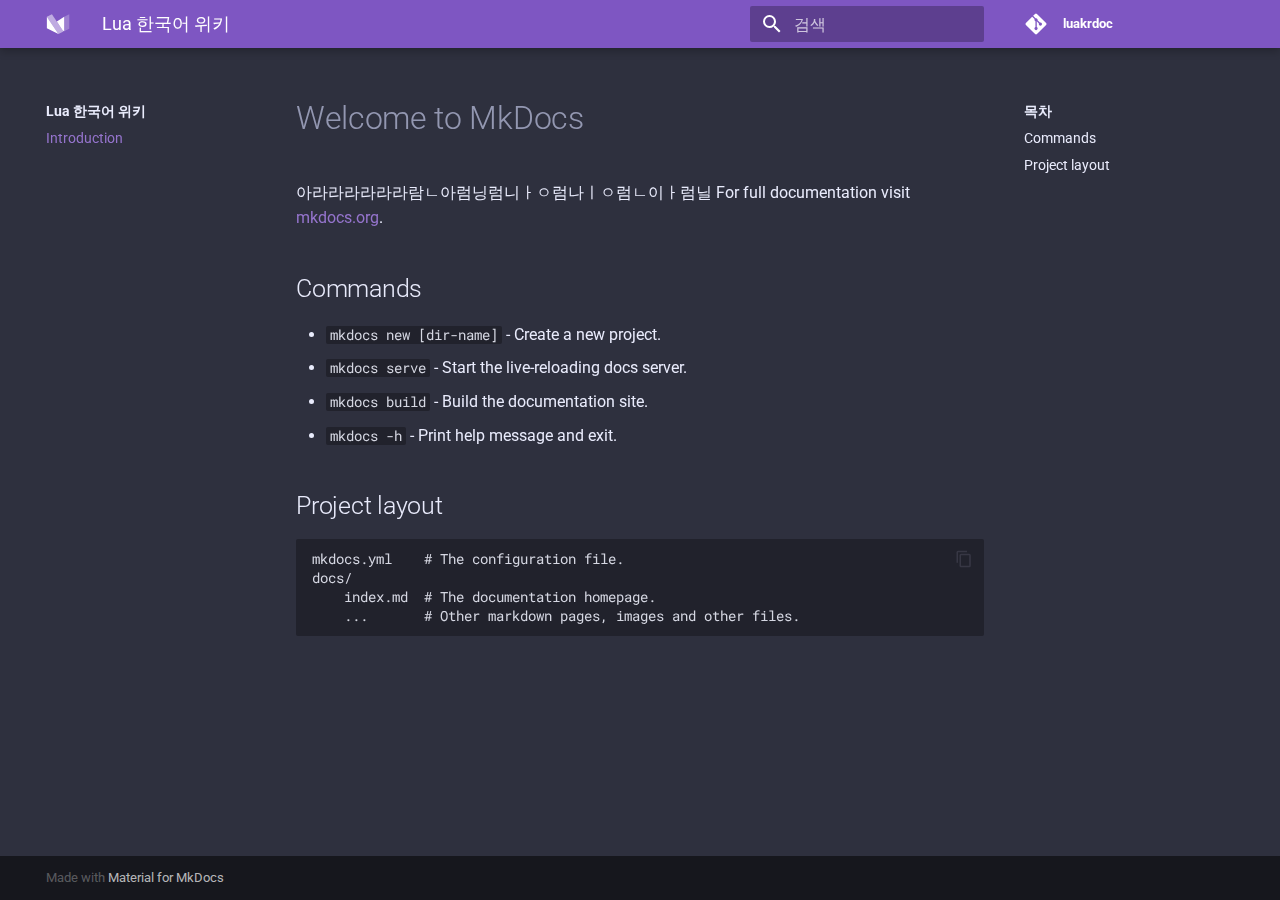
==== commit c2ec50a9: "test" ====
--- a/docs/index.html
+++ b/docs/index.html
@@ -1,6 +1,6 @@
 
 <!doctype html>
-<html lang="en" class="no-js">
+<html lang="kr" class="no-js">
   <head>
     
       <meta charset="utf-8">
@@ -25,6 +25,14 @@
     
     
       <link rel="stylesheet" href="assets/stylesheets/main.cb6bc1d0.min.css">
+      
+        
+        <link rel="stylesheet" href="assets/stylesheets/palette.39b8e14a.min.css">
+        
+          
+          
+          <meta name="theme-color" content="#7e56c2">
+        
       
     
     
@@ -45,7 +53,13 @@
   </head>
   
   
-    <body dir="ltr">
+    
+    
+    
+    
+    
+    <body dir="ltr" data-md-color-scheme="slate" data-md-color-primary="deep-purple" data-md-color-accent="">
+      
   
     
     <input class="md-toggle" data-md-toggle="drawer" type="checkbox" id="__drawer" autocomplete="off">
@@ -86,7 +100,7 @@
         <div class="md-header-nav__topic">
           <span class="md-ellipsis">
             
-              Welcome to MkDocs
+              Introduction
             
           </span>
         </div>
@@ -101,7 +115,7 @@
   <label class="md-search__overlay" for="__search"></label>
   <div class="md-search__inner" role="search">
     <form class="md-search__form" name="search">
-      <input type="text" class="md-search__input" name="query" aria-label="Search" placeholder="Search" autocapitalize="off" autocorrect="off" autocomplete="off" spellcheck="false" data-md-component="search-query" data-md-state="active" required>
+      <input type="text" class="md-search__input" name="query" aria-label="검색" placeholder="검색" autocapitalize="off" autocorrect="off" autocomplete="off" spellcheck="false" data-md-component="search-query" data-md-state="active" required>
       <label class="md-search__icon md-icon" for="__search">
         <svg xmlns="http://www.w3.org/2000/svg" viewBox="0 0 24 24"><path d="M9.5 3A6.5 6.5 0 0116 9.5c0 1.61-.59 3.09-1.56 4.23l.27.27h.79l5 5-1.5 1.5-5-5v-.79l-.27-.27A6.516 6.516 0 019.5 16 6.5 6.5 0 013 9.5 6.5 6.5 0 019.5 3m0 2C7 5 5 7 5 9.5S7 14 9.5 14 14 12 14 9.5 12 5 9.5 5z"/></svg>
         <svg xmlns="http://www.w3.org/2000/svg" viewBox="0 0 24 24"><path d="M20 11v2H8l5.5 5.5-1.42 1.42L4.16 12l7.92-7.92L13.5 5.5 8 11h12z"/></svg>
@@ -126,7 +140,7 @@
     
       <div class="md-header-nav__source">
         
-<a href="https://github.com/qwreey75/luakrdoc" title="Go to repository" class="md-source">
+<a href="https://github.com/qwreey75/luakrdoc" title="저장소로 이동" class="md-source">
   <div class="md-source__icon md-icon">
     
     <svg xmlns="http://www.w3.org/2000/svg" viewBox="0 0 448 512"><path d="M439.55 236.05L244 40.45a28.87 28.87 0 00-40.81 0l-40.66 40.63 51.52 51.52c27.06-9.14 52.68 16.77 43.39 43.68l49.66 49.66c34.23-11.8 61.18 31 35.47 56.69-26.49 26.49-70.21-2.87-56-37.34L240.22 199v121.85c25.3 12.54 22.26 41.85 9.08 55a34.34 34.34 0 01-48.55 0c-17.57-17.6-11.07-46.91 11.25-56v-123c-20.8-8.51-24.6-30.74-18.64-45L142.57 101 8.45 235.14a28.86 28.86 0 000 40.81l195.61 195.6a28.86 28.86 0 0040.8 0l194.69-194.69a28.86 28.86 0 000-40.81z"/></svg>
@@ -171,7 +185,7 @@
   
     <div class="md-nav__source">
       
-<a href="https://github.com/qwreey75/luakrdoc" title="Go to repository" class="md-source">
+<a href="https://github.com/qwreey75/luakrdoc" title="저장소로 이동" class="md-source">
   <div class="md-source__icon md-icon">
     
     <svg xmlns="http://www.w3.org/2000/svg" viewBox="0 0 448 512"><path d="M439.55 236.05L244 40.45a28.87 28.87 0 00-40.81 0l-40.66 40.63 51.52 51.52c27.06-9.14 52.68 16.77 43.39 43.68l49.66 49.66c34.23-11.8 61.18 31 35.47 56.69-26.49 26.49-70.21-2.87-56-37.34L240.22 199v121.85c25.3 12.54 22.26 41.85 9.08 55a34.34 34.34 0 01-48.55 0c-17.57-17.6-11.07-46.91 11.25-56v-123c-20.8-8.51-24.6-30.74-18.64-45L142.57 101 8.45 235.14a28.86 28.86 0 000 40.81l195.61 195.6a28.86 28.86 0 0040.8 0l194.69-194.69a28.86 28.86 0 000-40.81z"/></svg>
@@ -201,16 +215,16 @@
       
       
         <label class="md-nav__link md-nav__link--active" for="__toc">
-          Welcome to MkDocs
+          Introduction
           <span class="md-nav__icon md-icon"></span>
         </label>
       
       <a href="." class="md-nav__link md-nav__link--active">
-        Welcome to MkDocs
+        Introduction
       </a>
       
         
-<nav class="md-nav md-nav--secondary" aria-label="Table of contents">
+<nav class="md-nav md-nav--secondary" aria-label="목차">
   
   
     
@@ -218,7 +232,7 @@
   
     <label class="md-nav__title" for="__toc">
       <span class="md-nav__icon md-icon"></span>
-      Table of contents
+      목차
     </label>
     <ul class="md-nav__list" data-md-scrollfix>
       
@@ -256,7 +270,7 @@
                 <div class="md-sidebar__scrollwrap">
                   <div class="md-sidebar__inner">
                     
-<nav class="md-nav md-nav--secondary" aria-label="Table of contents">
+<nav class="md-nav md-nav--secondary" aria-label="목차">
   
   
     
@@ -264,7 +278,7 @@
   
     <label class="md-nav__title" for="__toc">
       <span class="md-nav__icon md-icon"></span>
-      Table of contents
+      목차
     </label>
     <ul class="md-nav__list" data-md-scrollfix>
       
@@ -296,7 +310,8 @@
                 
                 
                 <h1 id="welcome-to-mkdocs">Welcome to MkDocs<a class="headerlink" href="#welcome-to-mkdocs" title="Permanent link">&para;</a></h1>
-<p>For full documentation visit <a href="https://www.mkdocs.org">mkdocs.org</a>.</p>
+<p>아라라라라라라람ㄴ아럼닝럼니ㅏㅇ럼나ㅣㅇ럼ㄴ이ㅏ럼닐
+For full documentation visit <a href="https://www.mkdocs.org">mkdocs.org</a>.</p>
 <h2 id="commands">Commands<a class="headerlink" href="#commands" title="Permanent link">&para;</a></h2>
 <ul>
 <li><code>mkdocs new [dir-name]</code> - Create a new project.</li>
@@ -342,7 +357,7 @@
     </div>
     
       <script src="assets/javascripts/vendor.53cc9318.min.js"></script>
-      <script src="assets/javascripts/bundle.e9c9f54f.min.js"></script><script id="__lang" type="application/json">{"clipboard.copy": "Copy to clipboard", "clipboard.copied": "Copied to clipboard", "search.config.lang": "en", "search.config.pipeline": "trimmer, stopWordFilter", "search.config.separator": "[\\s\\-]+", "search.placeholder": "Search", "search.result.placeholder": "Type to start searching", "search.result.none": "No matching documents", "search.result.one": "1 matching document", "search.result.other": "# matching documents", "search.result.more.one": "1 more on this page", "search.result.more.other": "# more on this page", "search.result.term.missing": "Missing"}</script>
+      <script src="assets/javascripts/bundle.e9c9f54f.min.js"></script><script id="__lang" type="application/json">{"clipboard.copy": "\ud074\ub9bd\ubcf4\ub4dc\ub85c \ubcf5\uc0ac", "clipboard.copied": "\ud074\ub9bd\ubcf4\ub4dc\uc5d0 \ubcf5\uc0ac\ub428", "search.config.lang": "en", "search.config.pipeline": " ", "search.config.separator": "[\\s\\-]+", "search.placeholder": "\uac80\uc0c9", "search.result.placeholder": "\uac80\uc0c9\uc5b4\ub97c \uc785\ub825\ud558\uc138\uc694", "search.result.none": "\uac80\uc0c9\uc5b4\uc640 \uc77c\uce58\ud558\ub294 \ubb38\uc11c\uac00 \uc5c6\uc2b5\ub2c8\ub2e4", "search.result.one": "1\uac1c\uc758 \uc77c\uce58\ud558\ub294 \ubb38\uc11c", "search.result.other": "#\uac1c\uc758 \uc77c\uce58\ud558\ub294 \ubb38\uc11c", "search.result.more.one": "1 more on this page", "search.result.more.other": "# more on this page", "search.result.term.missing": "Missing"}</script>
       
       <script>
         app = initialize({
--- a/docs/assets/stylesheets/palette.39b8e14a.min.css
+++ b/docs/assets/stylesheets/palette.39b8e14a.min.css
@@ -0,0 +1,3 @@
+[data-md-color-accent=red]{--md-accent-fg-color: hsla(348, 100%, 55%, 1);--md-accent-fg-color--transparent: hsla(348, 100%, 55%, 0.1);--md-accent-bg-color: hsla(0, 0%, 100%, 1);--md-accent-bg-color--light: hsla(0, 0%, 100%, 0.7)}[data-md-color-accent=pink]{--md-accent-fg-color: hsla(339, 100%, 48%, 1);--md-accent-fg-color--transparent: hsla(339, 100%, 48%, 0.1);--md-accent-bg-color: hsla(0, 0%, 100%, 1);--md-accent-bg-color--light: hsla(0, 0%, 100%, 0.7)}[data-md-color-accent=purple]{--md-accent-fg-color: hsla(291, 96%, 62%, 1);--md-accent-fg-color--transparent: hsla(291, 96%, 62%, 0.1);--md-accent-bg-color: hsla(0, 0%, 100%, 1);--md-accent-bg-color--light: hsla(0, 0%, 100%, 0.7)}[data-md-color-accent=deep-purple]{--md-accent-fg-color: hsla(256, 100%, 65%, 1);--md-accent-fg-color--transparent: hsla(256, 100%, 65%, 0.1);--md-accent-bg-color: hsla(0, 0%, 100%, 1);--md-accent-bg-color--light: hsla(0, 0%, 100%, 0.7)}[data-md-color-accent=indigo]{--md-accent-fg-color: hsla(231, 99%, 66%, 1);--md-accent-fg-color--transparent: hsla(231, 99%, 66%, 0.1);--md-accent-bg-color: hsla(0, 0%, 100%, 1);--md-accent-bg-color--light: hsla(0, 0%, 100%, 0.7)}[data-md-color-accent=blue]{--md-accent-fg-color: hsla(218, 100%, 63%, 1);--md-accent-fg-color--transparent: hsla(218, 100%, 63%, 0.1);--md-accent-bg-color: hsla(0, 0%, 100%, 1);--md-accent-bg-color--light: hsla(0, 0%, 100%, 0.7)}[data-md-color-accent=light-blue]{--md-accent-fg-color: hsla(203, 100%, 46%, 1);--md-accent-fg-color--transparent: hsla(203, 100%, 46%, 0.1);--md-accent-bg-color: hsla(0, 0%, 100%, 1);--md-accent-bg-color--light: hsla(0, 0%, 100%, 0.7)}[data-md-color-accent=cyan]{--md-accent-fg-color: hsla(188, 100%, 42%, 1);--md-accent-fg-color--transparent: hsla(188, 100%, 42%, 0.1);--md-accent-bg-color: hsla(0, 0%, 100%, 1);--md-accent-bg-color--light: hsla(0, 0%, 100%, 0.7)}[data-md-color-accent=teal]{--md-accent-fg-color: hsla(172, 100%, 37%, 1);--md-accent-fg-color--transparent: hsla(172, 100%, 37%, 0.1);--md-accent-bg-color: hsla(0, 0%, 100%, 1);--md-accent-bg-color--light: hsla(0, 0%, 100%, 0.7)}[data-md-color-accent=green]{--md-accent-fg-color: hsla(145, 100%, 39%, 1);--md-accent-fg-color--transparent: hsla(145, 100%, 39%, 0.1);--md-accent-bg-color: hsla(0, 0%, 100%, 1);--md-accent-bg-color--light: hsla(0, 0%, 100%, 0.7)}[data-md-color-accent=light-green]{--md-accent-fg-color: hsla(97, 81%, 48%, 1);--md-accent-fg-color--transparent: hsla(97, 81%, 48%, 0.1);--md-accent-bg-color: hsla(0, 0%, 100%, 1);--md-accent-bg-color--light: hsla(0, 0%, 100%, 0.7)}[data-md-color-accent=lime]{--md-accent-fg-color: hsla(75, 100%, 46%, 1);--md-accent-fg-color--transparent: hsla(75, 100%, 46%, 0.1);--md-accent-bg-color: hsla(0, 0%, 0%, 0.87);--md-accent-bg-color--light: hsla(0, 0%, 0%, 0.54)}[data-md-color-accent=yellow]{--md-accent-fg-color: hsla(50, 100%, 50%, 1);--md-accent-fg-color--transparent: hsla(50, 100%, 50%, 0.1);--md-accent-bg-color: hsla(0, 0%, 0%, 0.87);--md-accent-bg-color--light: hsla(0, 0%, 0%, 0.54)}[data-md-color-accent=amber]{--md-accent-fg-color: hsla(40, 100%, 50%, 1);--md-accent-fg-color--transparent: hsla(40, 100%, 50%, 0.1);--md-accent-bg-color: hsla(0, 0%, 0%, 0.87);--md-accent-bg-color--light: hsla(0, 0%, 0%, 0.54)}[data-md-color-accent=orange]{--md-accent-fg-color: hsla(34, 100%, 50%, 1);--md-accent-fg-color--transparent: hsla(34, 100%, 50%, 0.1);--md-accent-bg-color: hsla(0, 0%, 0%, 0.87);--md-accent-bg-color--light: hsla(0, 0%, 0%, 0.54)}[data-md-color-accent=deep-orange]{--md-accent-fg-color: hsla(14, 100%, 63%, 1);--md-accent-fg-color--transparent: hsla(14, 100%, 63%, 0.1);--md-accent-bg-color: hsla(0, 0%, 100%, 1);--md-accent-bg-color--light: hsla(0, 0%, 100%, 0.7)}[data-md-color-primary=red]{--md-primary-fg-color: hsla(1, 83%, 63%, 1);--md-primary-fg-color--light: hsla(0, 69%, 67%, 1);--md-primary-fg-color--dark: hsla(1, 77%, 55%, 1);--md-primary-bg-color: hsla(0, 0%, 100%, 1);--md-primary-bg-color--light: hsla(0, 0%, 100%, 0.7)}[data-md-color-primary=pink]{--md-primary-fg-color: hsla(340, 82%, 52%, 1);--md-primary-fg-color--light: hsla(340, 82%, 59%, 1);--md-primary-fg-color--dark: hsla(336, 78%, 43%, 1);--md-primary-bg-color: hsla(0, 0%, 100%, 1);--md-primary-bg-color--light: hsla(0, 0%, 100%, 0.7)}[data-md-color-primary=purple]{--md-primary-fg-color: hsla(291, 47%, 51%, 1);--md-primary-fg-color--light: hsla(291, 47%, 60%, 1);--md-primary-fg-color--dark: hsla(287, 65%, 40%, 1);--md-primary-bg-color: hsla(0, 0%, 100%, 1);--md-primary-bg-color--light: hsla(0, 0%, 100%, 0.7)}[data-md-color-primary=deep-purple]{--md-primary-fg-color: hsla(262, 47%, 55%, 1);--md-primary-fg-color--light: hsla(262, 47%, 63%, 1);--md-primary-fg-color--dark: hsla(262, 52%, 47%, 1);--md-primary-bg-color: hsla(0, 0%, 100%, 1);--md-primary-bg-color--light: hsla(0, 0%, 100%, 0.7)}[data-md-color-primary=indigo]{--md-primary-fg-color: hsla(231, 48%, 48%, 1);--md-primary-fg-color--light: hsla(231, 44%, 56%, 1);--md-primary-fg-color--dark: hsla(232, 54%, 41%, 1);--md-primary-bg-color: hsla(0, 0%, 100%, 1);--md-primary-bg-color--light: hsla(0, 0%, 100%, 0.7)}[data-md-color-primary=blue]{--md-primary-fg-color: hsla(207, 90%, 54%, 1);--md-primary-fg-color--light: hsla(207, 90%, 61%, 1);--md-primary-fg-color--dark: hsla(210, 79%, 46%, 1);--md-primary-bg-color: hsla(0, 0%, 100%, 1);--md-primary-bg-color--light: hsla(0, 0%, 100%, 0.7)}[data-md-color-primary=light-blue]{--md-primary-fg-color: hsla(199, 98%, 48%, 1);--md-primary-fg-color--light: hsla(199, 92%, 56%, 1);--md-primary-fg-color--dark: hsla(201, 98%, 41%, 1);--md-primary-bg-color: hsla(0, 0%, 100%, 1);--md-primary-bg-color--light: hsla(0, 0%, 100%, 0.7)}[data-md-color-primary=cyan]{--md-primary-fg-color: hsla(187, 100%, 42%, 1);--md-primary-fg-color--light: hsla(187, 71%, 50%, 1);--md-primary-fg-color--dark: hsla(186, 100%, 33%, 1);--md-primary-bg-color: hsla(0, 0%, 100%, 1);--md-primary-bg-color--light: hsla(0, 0%, 100%, 0.7)}[data-md-color-primary=teal]{--md-primary-fg-color: hsla(174, 100%, 29%, 1);--md-primary-fg-color--light: hsla(174, 63%, 40%, 1);--md-primary-fg-color--dark: hsla(173, 100%, 24%, 1);--md-primary-bg-color: hsla(0, 0%, 100%, 1);--md-primary-bg-color--light: hsla(0, 0%, 100%, 0.7)}[data-md-color-primary=green]{--md-primary-fg-color: hsla(122, 39%, 49%, 1);--md-primary-fg-color--light: hsla(123, 38%, 57%, 1);--md-primary-fg-color--dark: hsla(123, 43%, 39%, 1);--md-primary-bg-color: hsla(0, 0%, 100%, 1);--md-primary-bg-color--light: hsla(0, 0%, 100%, 0.7)}[data-md-color-primary=light-green]{--md-primary-fg-color: hsla(88, 50%, 53%, 1);--md-primary-fg-color--light: hsla(88, 50%, 60%, 1);--md-primary-fg-color--dark: hsla(92, 48%, 42%, 1);--md-primary-bg-color: hsla(0, 0%, 100%, 1);--md-primary-bg-color--light: hsla(0, 0%, 100%, 0.7)}[data-md-color-primary=lime]{--md-primary-fg-color: hsla(66, 70%, 54%, 1);--md-primary-fg-color--light: hsla(66, 70%, 61%, 1);--md-primary-fg-color--dark: hsla(62, 61%, 44%, 1);--md-primary-bg-color: hsla(0, 0%, 0%, 0.87);--md-primary-bg-color--light: hsla(0, 0%, 0%, 0.54)}[data-md-color-primary=yellow]{--md-primary-fg-color: hsla(54, 100%, 62%, 1);--md-primary-fg-color--light: hsla(54, 100%, 67%, 1);--md-primary-fg-color--dark: hsla(43, 96%, 58%, 1);--md-primary-bg-color: hsla(0, 0%, 0%, 0.87);--md-primary-bg-color--light: hsla(0, 0%, 0%, 0.54)}[data-md-color-primary=amber]{--md-primary-fg-color: hsla(45, 100%, 51%, 1);--md-primary-fg-color--light: hsla(45, 100%, 58%, 1);--md-primary-fg-color--dark: hsla(38, 100%, 50%, 1);--md-primary-bg-color: hsla(0, 0%, 0%, 0.87);--md-primary-bg-color--light: hsla(0, 0%, 0%, 0.54)}[data-md-color-primary=orange]{--md-primary-fg-color: hsla(36, 100%, 57%, 1);--md-primary-fg-color--light: hsla(36, 100%, 57%, 1);--md-primary-fg-color--dark: hsla(33, 100%, 49%, 1);--md-primary-bg-color: hsla(0, 0%, 0%, 0.87);--md-primary-bg-color--light: hsla(0, 0%, 0%, 0.54)}[data-md-color-primary=deep-orange]{--md-primary-fg-color: hsla(14, 100%, 63%, 1);--md-primary-fg-color--light: hsla(14, 100%, 70%, 1);--md-primary-fg-color--dark: hsla(14, 91%, 54%, 1);--md-primary-bg-color: hsla(0, 0%, 100%, 1);--md-primary-bg-color--light: hsla(0, 0%, 100%, 0.7)}[data-md-color-primary=brown]{--md-primary-fg-color: hsla(16, 25%, 38%, 1);--md-primary-fg-color--light: hsla(16, 18%, 47%, 1);--md-primary-fg-color--dark: hsla(14, 26%, 29%, 1);--md-primary-bg-color: hsla(0, 0%, 100%, 1);--md-primary-bg-color--light: hsla(0, 0%, 100%, 0.7)}[data-md-color-primary=grey]{--md-primary-fg-color: hsla(0, 0%, 46%, 1);--md-primary-fg-color--light: hsla(0, 0%, 62%, 1);--md-primary-fg-color--dark: hsla(0, 0%, 38%, 1);--md-primary-bg-color: hsla(0, 0%, 100%, 1);--md-primary-bg-color--light: hsla(0, 0%, 100%, 0.7)}[data-md-color-primary=blue-grey]{--md-primary-fg-color: hsla(199, 18%, 40%, 1);--md-primary-fg-color--light: hsla(200, 18%, 46%, 1);--md-primary-fg-color--dark: hsla(199, 18%, 33%, 1);--md-primary-bg-color: hsla(0, 0%, 100%, 1);--md-primary-bg-color--light: hsla(0, 0%, 100%, 0.7)}[data-md-color-primary=white]{--md-primary-fg-color: hsla(0, 0%, 100%, 1);--md-primary-fg-color--light: hsla(0, 0%, 100%, 0.7);--md-primary-fg-color--dark: hsla(0, 0%, 0%, 0.07);--md-primary-bg-color: hsla(0, 0%, 0%, 0.87);--md-primary-bg-color--light: hsla(0, 0%, 0%, 0.54);--md-typeset-a-color: hsla(231, 48%, 48%, 1)}@media screen and (min-width: 60em){[data-md-color-primary=white] .md-search__input{background-color:rgba(0,0,0,.07)}[data-md-color-primary=white] .md-search__input+.md-search__icon{color:rgba(0,0,0,.87)}[data-md-color-primary=white] .md-search__input::-webkit-input-placeholder{color:rgba(0,0,0,.54)}[data-md-color-primary=white] .md-search__input::-moz-placeholder{color:rgba(0,0,0,.54)}[data-md-color-primary=white] .md-search__input::-ms-input-placeholder{color:rgba(0,0,0,.54)}[data-md-color-primary=white] .md-search__input::placeholder{color:rgba(0,0,0,.54)}[data-md-color-primary=white] .md-search__input:hover{background-color:rgba(0,0,0,.32)}}@media screen and (min-width: 76.25em){[data-md-color-primary=white] .md-tabs{border-bottom:.05rem solid rgba(0,0,0,.07)}}[data-md-color-primary=black]{--md-primary-fg-color: hsla(0, 0%, 0%, 1);--md-primary-fg-color--light: hsla(0, 0%, 0%, 0.54);--md-primary-fg-color--dark: hsla(0, 0%, 0%, 1);--md-primary-bg-color: hsla(0, 0%, 100%, 1);--md-primary-bg-color--light: hsla(0, 0%, 100%, 0.7);--md-typeset-a-color: hsla(231, 48%, 48%, 1)}[data-md-color-primary=black] .md-header{background-color:#000}@media screen and (max-width: 59.9375em){[data-md-color-primary=black] .md-nav__source{background-color:rgba(0,0,0,.87)}}@media screen and (min-width: 60em){[data-md-color-primary=black] .md-search__input{background-color:rgba(255,255,255,.12)}[data-md-color-primary=black] .md-search__input:hover{background-color:rgba(255,255,255,.3)}}@media screen and (max-width: 76.1875em){html [data-md-color-primary=black] .md-nav--primary .md-nav__title[for=__drawer]{background-color:#000}}@media screen and (min-width: 76.25em){[data-md-color-primary=black] .md-tabs{background-color:#000}}@media screen{[data-md-color-scheme=slate]{--md-hue: 232;--md-default-fg-color: hsla(var(--md-hue), 75%, 95%, 1);--md-default-fg-color--light: hsla(var(--md-hue), 75%, 90%, 0.62);--md-default-fg-color--lighter: hsla(var(--md-hue), 75%, 90%, 0.32);--md-default-fg-color--lightest: hsla(var(--md-hue), 75%, 90%, 0.12);--md-default-bg-color: hsla(var(--md-hue), 15%, 21%, 1);--md-default-bg-color--light: hsla(var(--md-hue), 15%, 21%, 0.54);--md-default-bg-color--lighter: hsla(var(--md-hue), 15%, 21%, 0.26);--md-default-bg-color--lightest: hsla(var(--md-hue), 15%, 21%, 0.07);--md-code-fg-color: hsla(var(--md-hue), 18%, 86%, 1);--md-code-bg-color: hsla(var(--md-hue), 15%, 15%, 1);--md-code-hl-color: hsla(218, 100%, 63%, 0.15);--md-code-hl-number-color: hsla(6, 74%, 63%, 1);--md-code-hl-special-color: hsla(340, 83%, 66%, 1);--md-code-hl-function-color: hsla(291, 57%, 65%, 1);--md-code-hl-constant-color: hsla(250, 62%, 70%, 1);--md-code-hl-keyword-color: hsla(219, 66%, 64%, 1);--md-code-hl-string-color: hsla(150, 58%, 44%, 1);--md-typeset-a-color: var(--md-primary-fg-color--light);--md-typeset-mark-color: hsla(218, 100%, 63%, 0.3);--md-typeset-kbd-color: hsla(var(--md-hue), 15%, 94%, 0.12);--md-typeset-kbd-accent-color: hsla(var(--md-hue), 15%, 94%, 0.2);--md-typeset-kbd-border-color: hsla(var(--md-hue), 15%, 14%, 1);--md-admonition-bg-color: hsla(var(--md-hue), 0%, 100%, 0.025);--md-footer-bg-color: hsla(var(--md-hue), 15%, 12%, 0.87);--md-footer-bg-color--dark: hsla(var(--md-hue), 15%, 10%, 1)}[data-md-color-scheme=slate][data-md-color-primary=black],[data-md-color-scheme=slate][data-md-color-primary=white]{--md-typeset-a-color: hsla(231, 44%, 56%, 1)}}
+
+/*# sourceMappingURL=palette.39b8e14a.min.css.map*/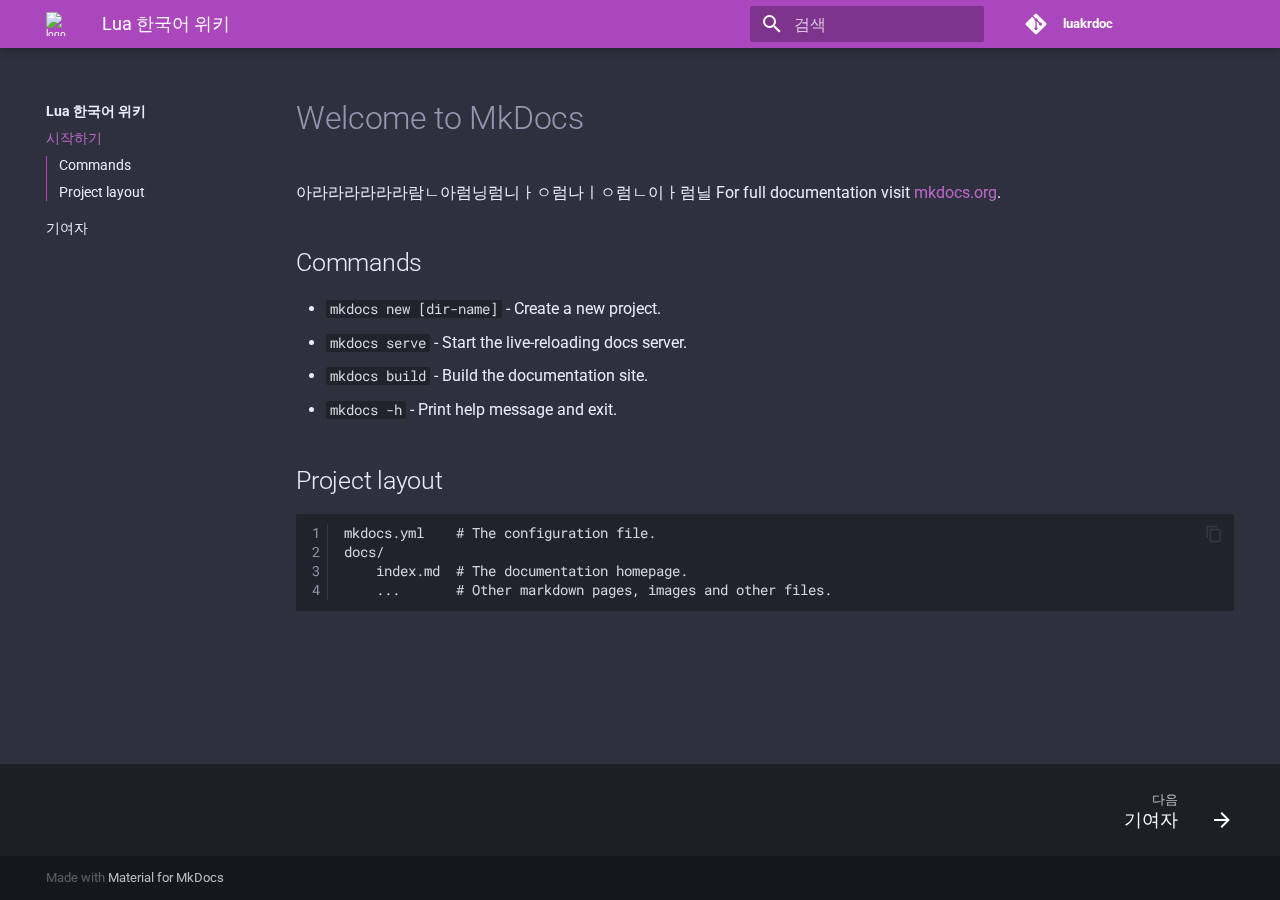
==== commit a28b4f73: "배포 155" ====
--- a/docs/index.html
+++ b/docs/index.html
@@ -15,7 +15,7 @@
       
         <link rel="canonical" href="https://qwreey75.github.io/luakrdoc/">
       
-      <link rel="shortcut icon" href="assets/favicon.png">
+      <link rel="shortcut icon" href="assets/LUAICON_TP.png">
       <meta name="generator" content="mkdocs-1.1.2, mkdocs-material-6.2.6">
     
     
@@ -31,7 +31,7 @@
         
           
           
-          <meta name="theme-color" content="#7e56c2">
+          <meta name="theme-color" content="#ab47bd">
         
       
     
@@ -46,6 +46,8 @@
     
     
     
+      <link rel="stylesheet" href="extra/page.css">
+    
     
       
     
@@ -58,7 +60,7 @@
     
     
     
-    <body dir="ltr" data-md-color-scheme="slate" data-md-color-primary="deep-purple" data-md-color-accent="">
+    <body dir="ltr" data-md-color-scheme="slate" data-md-color-primary="purple" data-md-color-accent="deep-purple">
       
   
     
@@ -83,8 +85,7 @@
   <nav class="md-header-nav md-grid" aria-label="Header">
     <a href="https://qwreey75.github.io/luakrdoc/" title="Lua 한국어 위키" class="md-header-nav__button md-logo" aria-label="Lua 한국어 위키">
       
-  
-  <svg xmlns="http://www.w3.org/2000/svg" viewBox="0 0 89 89"><path d="M3.136 17.387v42.932l42.932 21.467L3.136 17.387z"/><path d="M21.91 8l42.933 64.398-18.775 9.388L3.136 17.387 21.91 8z" fill-opacity=".5"/><path d="M67.535 17.387L40.273 35.543l21.878 32.818 5.384 2.691V17.387z"/><path d="M67.535 17.387v53.666l18.774-9.388V8l-18.774 9.387z" fill-opacity=".25"/></svg>
+  <img src="assets/LUAICON_TP.png" alt="logo">
 
     </a>
     <label class="md-header-nav__button md-icon" for="__drawer">
@@ -100,7 +101,7 @@
         <div class="md-header-nav__topic">
           <span class="md-ellipsis">
             
-              Introduction
+              시작하기
             
           </span>
         </div>
@@ -172,12 +173,13 @@
 
 
 
-<nav class="md-nav md-nav--primary" aria-label="Navigation" data-md-level="0">
+  
+
+<nav class="md-nav md-nav--primary md-nav--integrated" aria-label="Navigation" data-md-level="0">
   <label class="md-nav__title" for="__drawer">
     <a href="https://qwreey75.github.io/luakrdoc/" title="Lua 한국어 위키" class="md-nav__button md-logo" aria-label="Lua 한국어 위키">
       
-  
-  <svg xmlns="http://www.w3.org/2000/svg" viewBox="0 0 89 89"><path d="M3.136 17.387v42.932l42.932 21.467L3.136 17.387z"/><path d="M21.91 8l42.933 64.398-18.775 9.388L3.136 17.387 21.91 8z" fill-opacity=".5"/><path d="M67.535 17.387L40.273 35.543l21.878 32.818 5.384 2.691V17.387z"/><path d="M67.535 17.387v53.666l18.774-9.388V8l-18.774 9.387z" fill-opacity=".25"/></svg>
+  <img src="assets/LUAICON_TP.png" alt="logo">
 
     </a>
     Lua 한국어 위키
@@ -215,12 +217,12 @@
       
       
         <label class="md-nav__link md-nav__link--active" for="__toc">
-          Introduction
+          시작하기
           <span class="md-nav__icon md-icon"></span>
         </label>
       
       <a href="." class="md-nav__link md-nav__link--active">
-        Introduction
+        시작하기
       </a>
       
         
@@ -258,50 +260,27 @@
   
 
     
+      
+      
+      
+
+  
+  
+  
+    <li class="md-nav__item">
+      <a href="acknowledgements/" class="md-nav__link">
+        기여자
+      </a>
+    </li>
+  
+
+    
   </ul>
 </nav>
                   </div>
                 </div>
               </div>
             
-            
-              
-              <div class="md-sidebar md-sidebar--secondary" data-md-component="toc" >
-                <div class="md-sidebar__scrollwrap">
-                  <div class="md-sidebar__inner">
-                    
-<nav class="md-nav md-nav--secondary" aria-label="목차">
-  
-  
-    
-  
-  
-    <label class="md-nav__title" for="__toc">
-      <span class="md-nav__icon md-icon"></span>
-      목차
-    </label>
-    <ul class="md-nav__list" data-md-scrollfix>
-      
-        <li class="md-nav__item">
-  <a href="#commands" class="md-nav__link">
-    Commands
-  </a>
-  
-</li>
-      
-        <li class="md-nav__item">
-  <a href="#project-layout" class="md-nav__link">
-    Project layout
-  </a>
-  
-</li>
-      
-    </ul>
-  
-</nav>
-                  </div>
-                </div>
-              </div>
             
           
           <div class="md-content">
@@ -320,11 +299,15 @@
 <li><code>mkdocs -h</code> - Print help message and exit.</li>
 </ul>
 <h2 id="project-layout">Project layout<a class="headerlink" href="#project-layout" title="Permanent link">&para;</a></h2>
-<div class="codehilite"><pre><span></span><code>mkdocs.yml    # The configuration file.
+<table class="highlighttable"><tr><td class="linenos"><div class="linenodiv"><pre><span></span>1
+2
+3
+4</pre></div></td><td class="code"><div class="highlight"><pre><span></span><code>mkdocs.yml    # The configuration file.
 docs/
     index.md  # The documentation homepage.
     ...       # Other markdown pages, images and other files.
 </code></pre></div>
+</td></tr></table>
                 
               
               
@@ -339,6 +322,27 @@
       
         
 <footer class="md-footer">
+  
+    <div class="md-footer-nav">
+      <nav class="md-footer-nav__inner md-grid" aria-label="Footer">
+        
+        
+          <a href="acknowledgements/" class="md-footer-nav__link md-footer-nav__link--next" rel="next">
+            <div class="md-footer-nav__title">
+              <div class="md-ellipsis">
+                <span class="md-footer-nav__direction">
+                  다음
+                </span>
+                기여자
+              </div>
+            </div>
+            <div class="md-footer-nav__button md-icon">
+              <svg xmlns="http://www.w3.org/2000/svg" viewBox="0 0 24 24"><path d="M4 11v2h12l-5.5 5.5 1.42 1.42L19.84 12l-7.92-7.92L10.5 5.5 16 11H4z"/></svg>
+            </div>
+          </a>
+        
+      </nav>
+    </div>
   
   <div class="md-footer-meta md-typeset">
     <div class="md-footer-meta__inner md-grid">
@@ -362,7 +366,7 @@
       <script>
         app = initialize({
           base: ".",
-          features: [],
+          features: ['toc.integrate'],
           search: Object.assign({
             worker: "assets/javascripts/worker/search.9c0e82ba.min.js"
           }, typeof search !== "undefined" && search)
--- a/docs/extra/page.css
+++ b/docs/extra/page.css
@@ -0,0 +1,5 @@
+:root {
+    --md-primary-fg-color:        #EE0F0F;
+    --md-primary-fg-color--light: #ECB7B7;
+    --md-primary-fg-color--dark:  #90030C;
+}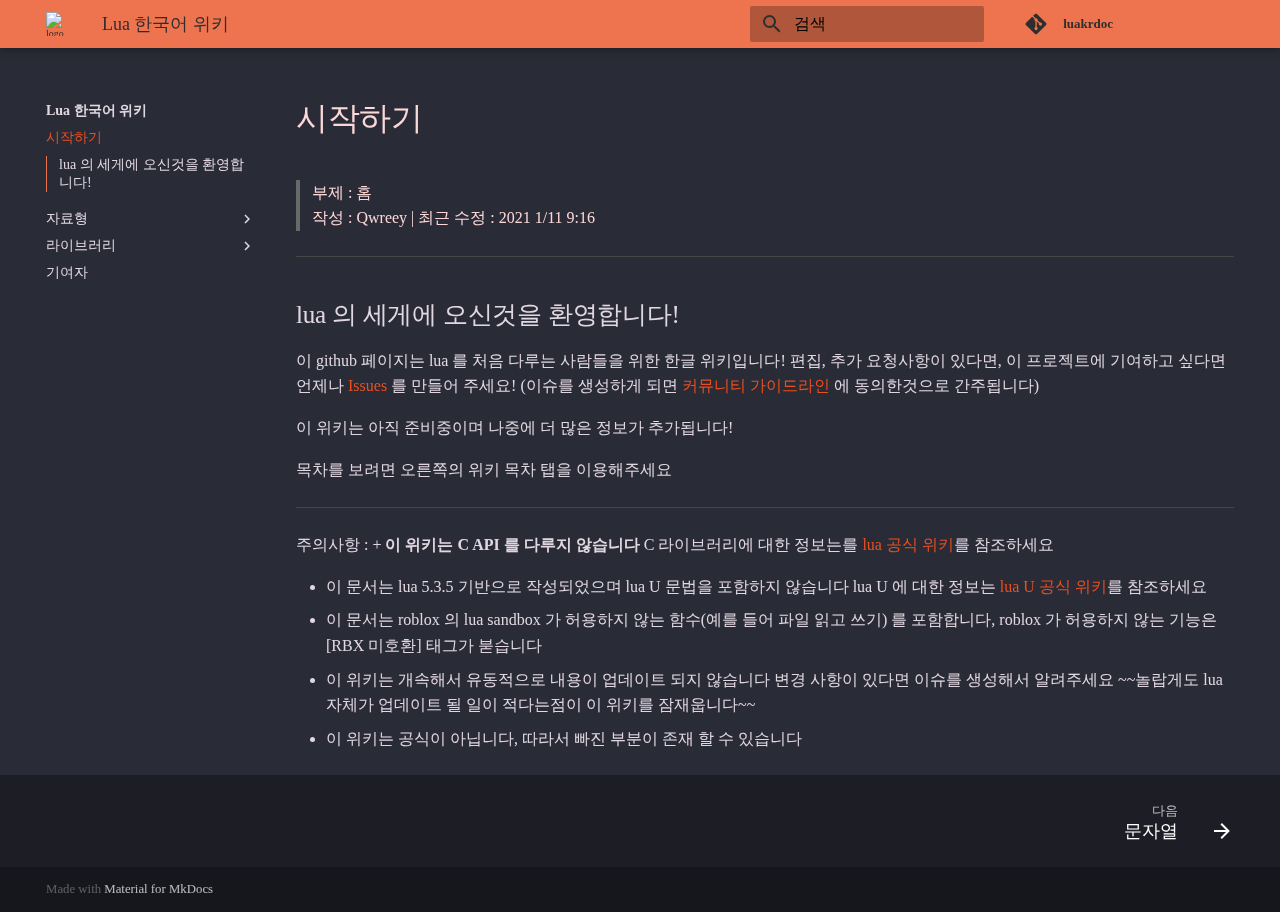
==== commit 01697aef: "publish 573 (test update)" ====
--- a/docs/index.html
+++ b/docs/index.html
@@ -16,11 +16,11 @@
         <link rel="canonical" href="https://qwreey75.github.io/luakrdoc/">
       
       <link rel="shortcut icon" href="assets/LUAICON_TP.png">
-      <meta name="generator" content="mkdocs-1.1.2, mkdocs-material-6.2.6">
-    
-    
-      
-        <title>Lua 한국어 위키</title>
+      <meta name="generator" content="mkdocs-1.1.2, mkdocs-material-6.2.8">
+    
+    
+      
+        <title>시작하기 - Lua 한국어 위키</title>
       
     
     
@@ -29,24 +29,15 @@
         
         <link rel="stylesheet" href="assets/stylesheets/palette.39b8e14a.min.css">
         
-          
-          
-          <meta name="theme-color" content="#ab47bd">
-        
-      
-    
-    
-    
-      
-        
-        <link rel="preconnect" href="https://fonts.gstatic.com" crossorigin>
-        <link rel="stylesheet" href="https://fonts.googleapis.com/css?family=Roboto:300,400,400i,700%7CRoboto+Mono&display=fallback">
-        <style>body,input{font-family:"Roboto",-apple-system,BlinkMacSystemFont,Helvetica,Arial,sans-serif}code,kbd,pre{font-family:"Roboto Mono",SFMono-Regular,Consolas,Menlo,monospace}</style>
-      
-    
-    
-    
-      <link rel="stylesheet" href="extra/page.css">
+      
+    
+    
+    
+      
+    
+    
+    
+      <link rel="stylesheet" href="stylesheets/extra.css">
     
     
       
@@ -60,7 +51,7 @@
     
     
     
-    <body dir="ltr" data-md-color-scheme="slate" data-md-color-primary="purple" data-md-color-accent="deep-purple">
+    <body dir="ltr" data-md-color-scheme="custom" data-md-color-primary="" data-md-color-accent="">
       
   
     
@@ -70,7 +61,7 @@
     <div data-md-component="skip">
       
         
-        <a href="#welcome-to-mkdocs" class="md-skip">
+        <a href="#lua" class="md-skip">
           Skip to content
         </a>
       
@@ -85,7 +76,7 @@
   <nav class="md-header-nav md-grid" aria-label="Header">
     <a href="https://qwreey75.github.io/luakrdoc/" title="Lua 한국어 위키" class="md-header-nav__button md-logo" aria-label="Lua 한국어 위키">
       
-  <img src="assets/LUAICON_TP.png" alt="logo">
+  <img src="assets/LUAICON_DARK.png" alt="logo">
 
     </a>
     <label class="md-header-nav__button md-icon" for="__drawer">
@@ -179,7 +170,7 @@
   <label class="md-nav__title" for="__drawer">
     <a href="https://qwreey75.github.io/luakrdoc/" title="Lua 한국어 위키" class="md-nav__button md-logo" aria-label="Lua 한국어 위키">
       
-  <img src="assets/LUAICON_TP.png" alt="logo">
+  <img src="assets/LUAICON_DARK.png" alt="logo">
 
     </a>
     Lua 한국어 위키
@@ -212,8 +203,6 @@
     <li class="md-nav__item md-nav__item--active">
       
       <input class="md-nav__toggle md-toggle" data-md-toggle="toc" type="checkbox" id="__toc">
-      
-        
       
       
         <label class="md-nav__link md-nav__link--active" for="__toc">
@@ -228,8 +217,6 @@
         
 <nav class="md-nav md-nav--secondary" aria-label="목차">
   
-  
-    
   
   
     <label class="md-nav__title" for="__toc">
@@ -239,23 +226,102 @@
     <ul class="md-nav__list" data-md-scrollfix>
       
         <li class="md-nav__item">
-  <a href="#commands" class="md-nav__link">
-    Commands
+  <a href="#lua" class="md-nav__link">
+    lua 의 세게에 오신것을 환영합니다!
   </a>
   
 </li>
       
-        <li class="md-nav__item">
-  <a href="#project-layout" class="md-nav__link">
-    Project layout
-  </a>
-  
-</li>
-      
     </ul>
   
 </nav>
       
+    </li>
+  
+
+    
+      
+      
+      
+
+  
+  
+  
+    
+    <li class="md-nav__item md-nav__item--nested">
+      
+      
+        <input class="md-nav__toggle md-toggle" data-md-toggle="nav-2" type="checkbox" id="nav-2" >
+      
+      <label class="md-nav__link" for="nav-2">
+        자료형
+        <span class="md-nav__icon md-icon"></span>
+      </label>
+      <nav class="md-nav" aria-label="자료형" data-md-level="1">
+        <label class="md-nav__title" for="nav-2">
+          <span class="md-nav__icon md-icon"></span>
+          자료형
+        </label>
+        <ul class="md-nav__list" data-md-scrollfix>
+          
+          
+            
+  
+  
+  
+    <li class="md-nav__item">
+      <a href="docs/stringvar/" class="md-nav__link">
+        문자열
+      </a>
+    </li>
+  
+
+          
+        </ul>
+      </nav>
+    </li>
+  
+
+    
+      
+      
+      
+
+  
+  
+  
+    
+    <li class="md-nav__item md-nav__item--nested">
+      
+      
+        <input class="md-nav__toggle md-toggle" data-md-toggle="nav-3" type="checkbox" id="nav-3" >
+      
+      <label class="md-nav__link" for="nav-3">
+        라이브러리
+        <span class="md-nav__icon md-icon"></span>
+      </label>
+      <nav class="md-nav" aria-label="라이브러리" data-md-level="1">
+        <label class="md-nav__title" for="nav-3">
+          <span class="md-nav__icon md-icon"></span>
+          라이브러리
+        </label>
+        <ul class="md-nav__list" data-md-scrollfix>
+          
+          
+            
+  
+  
+  
+    <li class="md-nav__item">
+      <a href="docs/stringlib/" class="md-nav__link">
+        문자열 라이브러리
+      </a>
+    </li>
+  
+
+          
+        </ul>
+      </nav>
     </li>
   
 
@@ -288,26 +354,40 @@
               
                 
                 
-                <h1 id="welcome-to-mkdocs">Welcome to MkDocs<a class="headerlink" href="#welcome-to-mkdocs" title="Permanent link">&para;</a></h1>
-<p>아라라라라라라람ㄴ아럼닝럼니ㅏㅇ럼나ㅣㅇ럼ㄴ이ㅏ럼닐
-For full documentation visit <a href="https://www.mkdocs.org">mkdocs.org</a>.</p>
-<h2 id="commands">Commands<a class="headerlink" href="#commands" title="Permanent link">&para;</a></h2>
+                  <h1>시작하기</h1>
+                
+                <blockquote>
+<p>부제 : 홈<br />
+작성 : Qwreey | 최근 수정 : 2021 1/11 9:16</p>
+</blockquote>
+<hr />
+<h2 id="lua">lua 의 세게에 오신것을 환영합니다!<a class="headerlink" href="#lua" title="Permanent link">&para;</a></h2>
+<p>이 github 페이지는 lua 를 처음 다루는 사람들을 위한 한글 위키입니다!
+편집, 추가 요청사항이 있다면, 이 프로젝트에 기여하고 싶다면 언제나 <a href="https://github.com/qwreey75/lua_tutorial_for_korean/issues/new" title="새로운 이슈를 만듭니다">Issues</a> 를 만들어 주세요! (이슈를 생성하게 되면 <a href="https://github.com/qwreey75/lua_tutorial_for_korean/wiki/Guideline">커뮤니티 가이드라인</a> 에 동의한것으로 간주됩니다)</p>
+<p>이 위키는 아직 준비중이며 나중에 더 많은 정보가 추가됩니다!</p>
+<p>목차를 보려면 오른쪽의 위키 목차 탭을 이용해주세요</p>
+<hr />
+<p>주의사항 : 
++ <strong>이 위키는 C API 를 다루지 않습니다</strong>
+C 라이브러리에 대한 정보는를 <a href="https://www.lua.org/pil/24.html">lua 공식 위키</a>를 참조하세요</p>
 <ul>
-<li><code>mkdocs new [dir-name]</code> - Create a new project.</li>
-<li><code>mkdocs serve</code> - Start the live-reloading docs server.</li>
-<li><code>mkdocs build</code> - Build the documentation site.</li>
-<li><code>mkdocs -h</code> - Print help message and exit.</li>
+<li>
+<p>이 문서는 lua 5.3.5 기반으로 작성되었으며 lua U 문법을 포함하지 않습니다
+lua U 에 대한 정보는 <a href="https://roblox.github.io/luau">lua U 공식 위키</a>를 참조하세요</p>
+</li>
+<li>
+<p>이 문서는 roblox 의 lua sandbox 가 허용하지 않는 함수(예를 들어 파일 읽고 쓰기) 를 포함합니다, roblox 가 허용하지 않는 기능은 [RBX 미호환] 태그가 붇습니다</p>
+</li>
+<li>
+<p>이 위키는 개속해서 유동적으로 내용이 업데이트 되지 않습니다
+변경 사항이 있다면 이슈를 생성해서 알려주세요 ~~놀랍게도 lua 자체가 업데이트 될 일이 적다는점이 이 위키를 잠재웁니다~~</p>
+</li>
+<li>
+<p>이 위키는 공식이 아닙니다, 따라서 빠진 부분이 존재 할 수 있습니다</p>
+</li>
 </ul>
-<h2 id="project-layout">Project layout<a class="headerlink" href="#project-layout" title="Permanent link">&para;</a></h2>
-<table class="highlighttable"><tr><td class="linenos"><div class="linenodiv"><pre><span></span>1
-2
-3
-4</pre></div></td><td class="code"><div class="highlight"><pre><span></span><code>mkdocs.yml    # The configuration file.
-docs/
-    index.md  # The documentation homepage.
-    ...       # Other markdown pages, images and other files.
-</code></pre></div>
-</td></tr></table>
+                
+                  
                 
               
               
@@ -327,13 +407,13 @@
       <nav class="md-footer-nav__inner md-grid" aria-label="Footer">
         
         
-          <a href="acknowledgements/" class="md-footer-nav__link md-footer-nav__link--next" rel="next">
+          <a href="docs/stringvar/" class="md-footer-nav__link md-footer-nav__link--next" rel="next">
             <div class="md-footer-nav__title">
               <div class="md-ellipsis">
                 <span class="md-footer-nav__direction">
                   다음
                 </span>
-                기여자
+                문자열
               </div>
             </div>
             <div class="md-footer-nav__button md-icon">
@@ -360,13 +440,13 @@
       
     </div>
     
-      <script src="assets/javascripts/vendor.53cc9318.min.js"></script>
-      <script src="assets/javascripts/bundle.e9c9f54f.min.js"></script><script id="__lang" type="application/json">{"clipboard.copy": "\ud074\ub9bd\ubcf4\ub4dc\ub85c \ubcf5\uc0ac", "clipboard.copied": "\ud074\ub9bd\ubcf4\ub4dc\uc5d0 \ubcf5\uc0ac\ub428", "search.config.lang": "en", "search.config.pipeline": " ", "search.config.separator": "[\\s\\-]+", "search.placeholder": "\uac80\uc0c9", "search.result.placeholder": "\uac80\uc0c9\uc5b4\ub97c \uc785\ub825\ud558\uc138\uc694", "search.result.none": "\uac80\uc0c9\uc5b4\uc640 \uc77c\uce58\ud558\ub294 \ubb38\uc11c\uac00 \uc5c6\uc2b5\ub2c8\ub2e4", "search.result.one": "1\uac1c\uc758 \uc77c\uce58\ud558\ub294 \ubb38\uc11c", "search.result.other": "#\uac1c\uc758 \uc77c\uce58\ud558\ub294 \ubb38\uc11c", "search.result.more.one": "1 more on this page", "search.result.more.other": "# more on this page", "search.result.term.missing": "Missing"}</script>
+      <script src="assets/javascripts/vendor.18f0862e.min.js"></script>
+      <script src="assets/javascripts/bundle.994580cf.min.js"></script><script id="__lang" type="application/json">{"clipboard.copy": "\ud074\ub9bd\ubcf4\ub4dc\ub85c \ubcf5\uc0ac", "clipboard.copied": "\ud074\ub9bd\ubcf4\ub4dc\uc5d0 \ubcf5\uc0ac\ub428", "search.config.lang": "en", "search.config.pipeline": " ", "search.config.separator": "[\\s\\-]+", "search.placeholder": "\uac80\uc0c9", "search.result.placeholder": "\uac80\uc0c9\uc5b4\ub97c \uc785\ub825\ud558\uc138\uc694", "search.result.none": "\uac80\uc0c9\uc5b4\uc640 \uc77c\uce58\ud558\ub294 \ubb38\uc11c\uac00 \uc5c6\uc2b5\ub2c8\ub2e4", "search.result.one": "1\uac1c\uc758 \uc77c\uce58\ud558\ub294 \ubb38\uc11c", "search.result.other": "#\uac1c\uc758 \uc77c\uce58\ud558\ub294 \ubb38\uc11c", "search.result.more.one": "1 more on this page", "search.result.more.other": "# more on this page", "search.result.term.missing": "Missing"}</script>
       
       <script>
         app = initialize({
           base: ".",
-          features: ['toc.integrate'],
+          features: ['toc.integrate', 'navigation.instant'],
           search: Object.assign({
             worker: "assets/javascripts/worker/search.9c0e82ba.min.js"
           }, typeof search !== "undefined" && search)
--- a/docs/stylesheets/extra.css
+++ b/docs/stylesheets/extra.css
@@ -0,0 +1,115 @@
+/*지마켓 폰트 불러오기*/
+@font-face {
+  font-family: "GmarketSansMedium";
+  src:url("../assets/fonts/gmarketsansmedium.otf") format("opentype");
+  font-style: normal;
+  font-weight: normal;
+}
+/*D2Coding 폰트 불러오기*/
+@font-face {
+  font-family: "D2Coding";
+  src:url("../assets/fonts/d2coding.ttf") format("truetype");
+  font-style: normal;
+  font-weight: normal;
+}
+
+/*전체 폰트*/
+body, input {
+  font-family: GmarketSansMedium;
+}
+/*코드창 폰트*/
+code {
+  font-family: D2Coding;
+}
+
+/*svg 글자 선택 불가능하도록 설정*/
+svg text {
+  pointer-events: none;
+  -webkit-touch-callout: none;
+  -webkit-user-select: none;
+  -moz-user-select: none;
+  -ms-user-select: none;
+  -khtml-user-select:none;
+  -o-user-select:none;
+  user-select: none;
+}
+
+/*메크로 변수 리스트 배경 색깔 지정*/
+table.pretty {
+  background-color: #262929 !important;
+}
+
+/*테이블 해더 꾸미기*/
+th {
+  min-width: 5.8em !important; /*최소 길이*/
+  color: rgb(255 255 255) !important; /*글자 색깔*/
+  background-color: rgb(26 27 31) !important; /*배경 색깔*/
+  border-bottom: .05em solid var(--md-accent-fg-color) !important; /*라인*/
+}
+/*테이블 아이템 꾸미기*/
+td {
+  background-color: rgb(47 49 60) !important; /*배경 색깔*/
+}
+
+[data-md-color-scheme="custom"] {
+  /*글자 색깔*/
+  --md-default-fg-color: rgb(225, 215, 225);
+  --md-default-fg-color--light: rgb(252, 215, 215);
+  --md-default-fg-color--lighter: rgb(105, 105, 105);
+  --md-default-fg-color--lightest: rgb(70, 70, 70);
+
+  /*배경 색깔*/
+  --md-default-bg-color: rgb(41, 43, 54);
+  --md-default-bg-color--light: hsla(232, 15%, 21%, 0.54);
+  --md-default-bg-color--lighter: hsla(232, 15%, 21%, 0.26);
+  --md-default-bg-color--lightest: hsla(232, 15%, 21%, 0.07);
+
+  /*하이라이팅 색깔 (탑바, 링크)*/
+  --md-primary-fg-color: hsl(14, 82%, 62%);
+  --md-primary-fg-color--light: hsl(14, 82%, 52%);
+  --md-primary-fg-color--dark :hsl(14, 82%, 72%);
+  --md-primary-bg-color: #2e2e2e;
+  --md-primary-bg-color--light: #000000;
+
+  /*기타 (링크 마우스 온, 탭 컬러)*/
+  --md-accent-fg-color: #f5788c;
+  --md-accent-fg-color--transparent: hsla(0, 0%, 0%, 0.1);
+  --md-accent-bg-color: hsla(0, 0%, 100%, 1);
+  --md-accent-bg-color--light: hsla(0, 0%, 100%, 0.7);
+
+  /*모르겠음*/
+  --md-typeset-color: var(--md-default-fg-color);
+  --md-typeset-a-color: var(--md-primary-fg-color--light);
+  --md-typeset-mark-color: hsla(218, 100%, 63%, 0.3);  /*마커로 마킹함*/
+  --md-typeset-del-color: hsla(6, 90%, 60%, 0.15); /*내용 비교 하이라이터 : 지움*/
+  --md-typeset-ins-color: hsla(150, 90%, 44%, 0.15); /*내용 비교 하이라이터 : 만듬*/
+  --md-typeset-kbd-color: hsla(232, 15%, 94%, 0.12);
+  --md-typeset-kbd-accent-color: hsla(232, 15%, 94%, 0.2);
+  --md-typeset-kbd-border-color: hsla(232, 15%, 14%, 1);
+  --md-admonition-fg-color: var(--md-default-fg-color);
+  --md-admonition-bg-color: hsla(232, 0%, 100%, 0.025);
+
+  /* Footer */
+  --md-footer-fg-color: hsla(0, 0%, 100%, 1);
+  --md-footer-fg-color--light: hsla(0, 0%, 100%, 0.7);
+  --md-footer-fg-color--lighter: hsla(0, 0%, 100%, 0.3);
+  --md-footer-bg-color: hsla(232, 15%, 12%, 0.87);
+  --md-footer-bg-color--dark: hsla(232, 15%, 10%, 1);
+
+  /*Code block , Code highlighting*/
+  --md-code-fg-color: hsla(232, 18%, 86%, 1); /*일반 텍스트*/
+  --md-code-bg-color: hsla(232, 15%, 15%, 1); /*배경*/
+  --md-code-hl-color: hsla(218, 100%, 63%, 0.15); /*수직선(왼쪽 숫자 옆)*/
+  --md-code-hl-number-color:#f0b680; /*숫자*/
+  --md-code-hl-special-color: #d17eeb;
+  --md-code-hl-function-color: #7db9eb; /*함수명 색깔*/
+  --md-code-hl-constant-color: #50A8B3; /*내장함수 색깔*/
+  --md-code-hl-keyword-color:#C577DC; /*local, function, do, for ...*/
+  --md-code-hl-string-color: #98C279; /*문자열*/
+  --md-code-hl-name-color: var(--md-code-fg-color); /*변수명 색깔*/
+  --md-code-hl-operator-color: #50A8B3; /*연산자( = < > ^ * - + ) 색깔*/
+  --md-code-hl-punctuation-color: #A9B0BD; /*구두점 문자 ( ) , ;*/
+  --md-code-hl-comment-color: #5B626F; /*주석 색깔*/
+  --md-code-hl-generic-color: var(--md-default-fg-color--light);
+  --md-code-hl-variable-color: var(--md-default-fg-color--light);
+}
